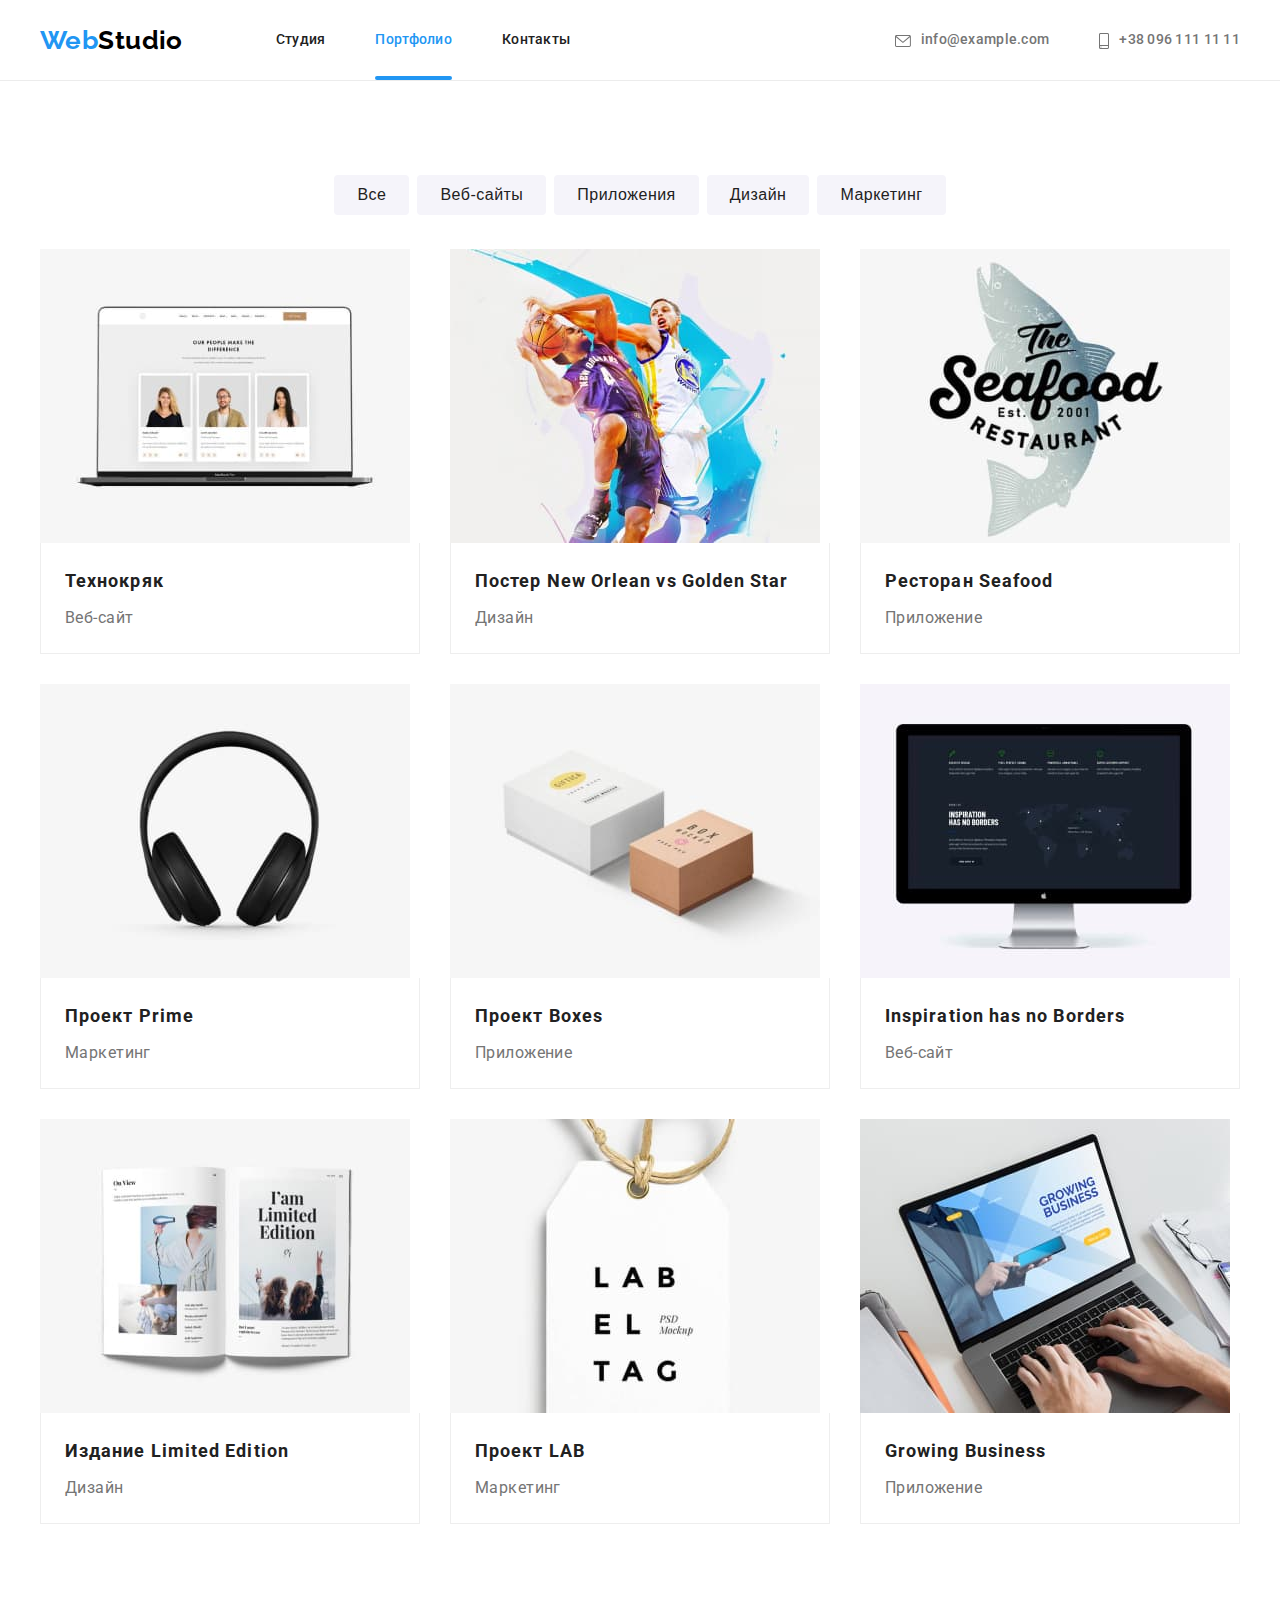
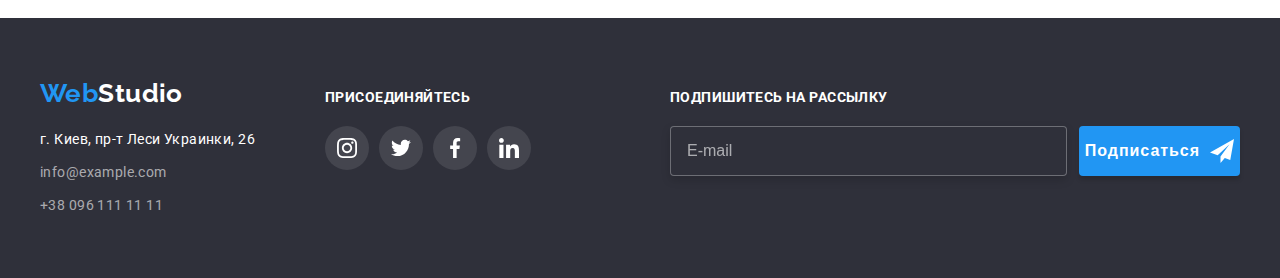
==== portfolio.html @ 764f9989 "home work 8" ====
<!DOCTYPE html>
<html lang="ru">
<head>
    <meta charset="UTF-8">
    <meta name="viewport" content="width=device-width, initial-scale=1.0">
    <link rel="icon" href="./images/favicon.ico" type="image/x-icon">
    <link rel="preconnect" href="https://fonts.gstatic.com">
    <link href="https://fonts.googleapis.com/css2?family=Raleway:wght@700&family=Roboto:wght@400;500;700;900&display=swap" rel="stylesheet">
    <link rel="stylesheet" href="https://cdnjs.cloudflare.com/ajax/libs/modern-normalize/1.0.0/modern-normalize.min.css" integrity="sha512-ISS7cAi1PEhQ8jnbJpJZMd29NlhNj4AWYyLOSp2CE/CsHxTCu+r+t0D2yoJudVrd0/8fTVPUVDzY5Tvli75u/g==" crossorigin="anonymous" />
    <link rel="stylesheet" href="./css/main.min.css">
    <title>Portfolio</title>
</head>
<body>
    <!--Навигация-->
    <header class="header">       
        <div class="conteiner main-nav">      
            <a class="logo" href="./index.html">Web<span class="accent">Studio</span></a>
            <div class="burger-menu" id="burger-menu" data-menu>
                <nav class="page-nave">
                    <ul class="site-nav list">
                    <li class="item"><a class="link" href="./index.html">Студия</a></li>
                    <li class="item"><a class="link current" href="./portfolio.html">Портфолио</a></li>
                    <li class="item"><a class="link" href="">Контакты</a></li>
                </ul>
            </nav>        
            <address class="auth">
                <ul class="auth-nav">
                    <li class="item"><a class="link" href="mailto:info@example.com">
                        <svg class="icon-link" width="16" height="12"><use href="./images/sprite.svg#icon-envelope"></use>
                        </svg>info@example.com</a>
                    </li>
                    <li class="item"><a class="link"  href="tel:+380961111111">
                        <svg class="icon-link" width="10" height="16"><use href="./images/sprite.svg#icon-smartphone"></use>
                        </svg>+38 096 111 11 11</a>
                    </li>            
                </ul> 
            </address>
        </div>
        <button class="nav-menu"
                aria-expanded="false"
                aria-controls="burger-menu"
                data-nav-menu
                >
                    <svg class="menu" width="40" height="40"
                    aria-label="Переключатель мобильного меню">
                        <use class="icon-menu" href="./images/sprite.svg#icon-menu"></use>
                        <use class="icon-close" href="./images/sprite.svg#icon-close"></use>
                    </svg>
                </button>
            </div>
    </header>
    <main>
        <h1 class="visually-hidden">Галерея</h1>
     <section class="conteiner portfolio">
        <h2 class="visually-hidden">Фильтр</h2>
        <ul class="filter">
            <li class="item"><button class="filter-btn">Все</button></li>
            <li class="item"><button class="filter-btn">Веб-сайты</button></li>
            <li class="item"><button class="filter-btn">Приложения</button></li>
            <li class="item"><button class="filter-btn">Дизайн</button></li>
            <li class="item"><button class="filter-btn">Маркетинг</button></li>
        </ul>        
         <h2 class="visually-hidden">Наши работы</h2>
         <ul class="work-list">
             <li class="work-item">
                 <a class="work-link" href="">
                     <div class="work-image">
                        <img src="./images/work1.jpg" alt="Tehnocryack">
                            <p class="image-overlay">
                                Технокряк это современная площадка распространения коронавируса. Компании используют эту платформу для цифрового шпионажа и атак на защищённые сервера конкурентов.
                            </p>
                        </div>
            <div class="work-content">
                <h3 class="title">Технокряк</h3>
            <p>Веб-сайт</p>
            </div>
            </a>
            </li>
             <li class="work-item">
                 <a class="work-link" href="">
                    <div class="work-image">
                     <img src="./images/work2.jpg" alt="Poster">
                     <p class="image-overlay">
                        Технокряк это современная площадка распространения коронавируса. Компании используют эту платформу для цифрового шпионажа и атак на защищённые сервера конкурентов.
                    </p>
                </div>
            <div class="work-content">
                <h3 class="title">Постер New Orlean vs Golden Star</h3>
            <p>Дизайн</p>
            </div>
            </a>
            </li>
            <li class="work-item">
                <a class="work-link" href="">
                    <div class="work-image">
                    <img src="./images/work3.jpg" alt="Restaurant">
                    <p class="image-overlay">
                        Технокряк это современная площадка распространения коронавируса. Компании используют эту платформу для цифрового шпионажа и атак на защищённые сервера конкурентов.
                    </p>
                </div>
            <div class="work-content">
                <h3 class="title">Ресторан Seafood</h3>
            <p>Приложение</p>
            </div>
            </a>
            </li>
             <li class="work-item">
                 <a class="work-link" href="">
                    <div class="work-image">
                     <img src="./images/work4.jpg" alt="Prime">
                     <p class="image-overlay">
                        Технокряк это современная площадка распространения коронавируса. Компании используют эту платформу для цифрового шпионажа и атак на защищённые сервера конкурентов.
                    </p>
                </div>
            <div class="work-content">
                <h3 class="title">Проект Prime</h3>
            <p>Маркетинг</p>
            </div>
            </a>
            </li>
             <li class="work-item">
                 <a class="work-link" href="">
                    <div class="work-image">
                     <img src="./images/work5.jpg" alt="Boxes">
                     <p class="image-overlay">
                        Технокряк это современная площадка распространения коронавируса. Компании используют эту платформу для цифрового шпионажа и атак на защищённые сервера конкурентов.
                    </p>
                </div>
            <div class="work-content">
                <h3 class="title">Проект Boxes</h3>
            <p>Приложение</p>
            </div>
            </a>
            </li>
             <li class="work-item">
                 <a class="work-link" href="">
                    <div class="work-image">
                     <img src="./images/work6.jpg" alt="Inspiration">
                     <p class="image-overlay">
                        Технокряк это современная площадка распространения коронавируса. Компании используют эту платформу для цифрового шпионажа и атак на защищённые сервера конкурентов.
                    </p>
                </div>
            <div class="work-content">
                <h3 class="title">Inspiration has no Borders</h3>
            <p>Веб-сайт</p>
            </div>
            </a>
            </li>
             <li class="work-item">
                 <a class="work-link" href="">
                    <div class="work-image">
                     <img src="./images/work7.jpg" alt="Edition">
                     <p class="image-overlay">
                        Технокряк это современная площадка распространения коронавируса. Компании используют эту платформу для цифрового шпионажа и атак на защищённые сервера конкурентов.
                    </p>
                </div>
            <div class="work-content">
                <h3 class="title">Издание Limited Edition</h3>
            <p>Дизайн</p> 
            </div>
            </a>
            </li>
            <li class="work-item">
                <a class="work-link" href="">
                    <div class="work-image">
                    <img src="./images/work8.jpg" alt="LAB">
                    <p class="image-overlay">
                        Технокряк это современная площадка распространения коронавируса. Компании используют эту платформу для цифрового шпионажа и атак на защищённые сервера конкурентов.
                    </p>
                </div>
            <div class="work-content">
                <h3 class="title">Проект LAB</h3>
            <p>Маркетинг</p>
            </div>
            </a>
            </li>
             <li class="work-item">
                 <a class="work-link" href="">
                    <div class="work-image">
                     <img src="./images/work9.jpg" alt="Busines">
                     <p class="image-overlay">
                        Технокряк это современная площадка распространения коронавируса. Компании используют эту платформу для цифрового шпионажа и атак на защищённые сервера конкурентов.
                    </p>
                </div>
            <div class="work-content">
                <h3 class="title">Growing Business</h3>
            <p>Приложение</p>
            </div>
            </a>
            </li>
         </ul>
     </section> 
    </main>
    <footer class="footer">
        <div class="conteiner">
            <div class="footer-contact">
            <div>
                <a class="logo" href="index.html">Web<span class="accent-foot">Studio</span></a>
            <!--Contacts-->
            <address class="auth">        
                <ul>
                    <li><a class="map" href="#">г. Киев, пр-т Леси Украинки, 26</a></li>
                    <li class="contact-us"><a class="contacts" href="mailto:info@example.com">info@example.com</a></li>
                    <li class="contact-us"><a class="contacts" href="tel:+380961111111">+38 096 111 11 11</a></li>            
                </ul>
            </address>
            </div>
            <!-- Subscribe -->
            <div class="subscribe">
                <p class="join">присоединяйтесь</p>
                <ul class="social-links">
                    <li class="social-item"><a class="link-social" href="">
                        <svg width=20 height=20>
                            <use href="./images/sprite.svg#icon-instagram"></use>
                                   </svg>
                        </a></li>
                    <li class="social-item"><a class="link-social" href="">
                        <svg width=20 height=20>
                            <use href="./images/sprite.svg#icon-twitter"></use>
                                       </svg>
                    </a></li>
                    <li class="social-item"><a class="link-social" href="">
                        <svg width=20 height=20>
                            <use href="./images/sprite.svg#icon-facebook"></use>
                                       </svg>
                    </a></li>
                    <li class="social-item"><a class="link-social" href="">
                        <svg width=20 height=20>
                            <use href="./images/sprite.svg#icon-linkedin"></use>
                                       </svg>
                    </a></li>
                </ul>
            </div>
            </div>
            <!-- E-mail form -->

        <form class="mail-form js-footer-send-form">
            <p class="join">Подпишитесь на рассылку</p>
            <div class="mail-enter">
            <input class="mail" type="email" name="mail" id="mail" placeholder="E-mail">
            <button class="mail-btn" type="submit">Подписаться
                <svg class="send" width=24 height=24>
                    <use href="./images/sprite.svg#icon-send"></use>
                </svg>
            </button>
            </div>
        </form>
        </div>
    </footer>    
    
    <script src="/js/menu.js"></script>
    <script>
        (() => {
  document
    .querySelector('.js-footer-send-form')
    .addEventListener('submit', e => {
    e.preventDefault();

    new FormData(e.currentTarget).forEach((value, name) =>
      console.log(`${name}: ${value}`),
    );
  });
})();
    </script>
</body>
</html>
---- css/main.min.css ----
.hero button,.mail-btn,.modal-button{width:200px;height:50px;font-size:16px;line-height:1.87;letter-spacing:0.06em;font-weight:700;color:#fff;background-color:#2196F3;border-radius:4px;border:none}a{text-decoration:none}ul{list-style:none;margin:0;padding:0}img{display:block;max-width:100%;height:auto}body{margin:0;background-color:#fff;color:#757575;font-family:"Roboto",sans-serif;font-size:14px;font-weight:400;letter-spacing:.03em}.visually-hidden{position:absolute;width:1px;height:1px;margin:-1px;border:0;padding:0;clip:rect(0 0 0 0);overflow:hidden}.conteiner{margin:0 auto;padding-left:15px;padding-right:15px}@media screen and (min-width: 480px){.conteiner{width:480px}}@media screen and (min-width: 768px){.conteiner{width:768px}}@media screen and (min-width: 1200px){.conteiner{width:1200px}}.main-nav{position:relative;display:flex;align-items:center}@media screen and (max-width: 767px){.main-nav{justify-content:space-between}}@media screen and (min-width: 1200px){.page-nave{display:flex;align-items:center}}.logo{color:#2196F3;font-family:"Raleway",sans-serif;font-weight:700;font-size:24px;line-height:1.16}@media screen and (max-width: 767px){.logo{display:block;padding-top:16px;padding-bottom:16px}}@media screen and (min-width: 1200px){.logo{font-size:26px}}.accent{color:#000}.nav-menu{width:40px;height:40px;padding:0;display:flex;justify-content:center;align-items:center;color:#000;background-color:#fff;border:1px solid transparent;border-radius:50%;outline:transparent;cursor:pointer;transition:color 250ms cubic-bezier(0.4, 0, 0.2, 1)}.nav-menu .icon-close{display:none}.nav-menu.is-open .icon-close{display:block}.nav-menu.is-open .icon-menu{display:none}.nav-menu:hover,.nav-menu:focus{color:#2196F3}@media screen and (min-width: 768px){.nav-menu{display:none}}.menu{fill:currentColor}.burger-menu{background-color:#fff;text-align:center}@media screen and (max-width: 767px){.burger-menu{display:none;position:absolute;top:100%;left:0;width:100%;padding-top:60px;padding-bottom:60px}.burger-menu.is-open{display:block}}@media screen and (min-width: 768px){.burger-menu{display:flex;width:100%;align-items:center}}@media screen and (max-width: 767px){.site-nav{display:flex;flex-direction:column;align-items:center;margin-bottom:60px}}.site-nav .item{font-weight:500;font-size:18px}@media screen and (min-width: 768px){.site-nav .item{font-size:14px}}@media screen and (max-width: 767px){.site-nav .item+.item{margin-top:40px}}.site-nav .link.current{color:#2196F3}.site-nav .link.current::after{content:'';position:absolute;bottom:0;display:block;width:100%;height:4px;border-radius:2px;background-color:#2196F3}@media screen and (min-width: 768px){.site-nav{display:flex;margin-left:88px}.site-nav .item:not(:last-child){margin-right:50px}}@media screen and (min-width: 1200px){.site-nav{margin-left:93px}}.site-nav .link{display:block;padding-bottom:12px;position:relative;color:#212121;font-weight:500;line-height:1.14;letter-spacing:0.02em;transition:color 250ms cubic-bezier(0.4, 0, 0.2, 1)}@media screen and (max-width: 767px){.site-nav .link+.link{padding-top:40px}}@media screen and (min-width: 768px){.site-nav .link{padding-top:32px;padding-bottom:32px}}.site-nav .link:hover,.site-nav .link:focus{color:#2196F3}@media screen and (min-width: 1200px){.auth-nav{display:flex}}@media screen and (min-width: 768px){.auth-nav .item{display:block}}@media screen and (max-width: 767px){.auth-nav .item+.item{margin-top:16px}}@media screen and (min-width: 768px) and (max-width: 1199px){.auth-nav .item+.item{margin-top:10px}}@media screen and (min-width: 1200px){.auth-nav .item+.item{margin-left:50px}}.auth .link{color:#757575;font-style:normal;font-weight:500;font-size:18px;line-height:1.17;letter-spacing:0.02em;transition:color 250ms cubic-bezier(0.4, 0, 0.2, 1)}.auth .link:hover,.auth .link:focus{color:#2196F3}@media screen and (min-width: 768px){.auth .link{font-size:12px}}@media screen and (min-width: 1200px){.auth .link{font-size:14px}}.icon-link{fill:currentColor}@media screen and (min-width: 768px){.icon-link{margin-right:8px}}@media screen and (min-width: 1200px){.icon-link{margin-right:10px;vertical-align:middle}}.auth{margin-left:auto}.header{border-bottom:1px solid #ECECEC}.hero{padding-top:118px;padding-bottom:118px;margin-left:auto;margin-right:auto;max-width:480px;background-color:#2F303A;background-image:linear-gradient(to right, rgba(47,48,58,0.4), rgba(47,48,58,0.4)),url(../images/hero.jpg);background-repeat:no-repeat;background-size:cover;text-align:center}@media screen and (min-width: 768px){.hero{max-width:768px}}@media screen and (min-width: 1200px){.hero{max-width:1600px}}.hero-title{margin-top:0;margin-bottom:30px;color:#fff;font-weight:900;font-size:26px;line-height:1.62;letter-spacing:0.06em;text-transform:uppercase}@media screen and (min-width: 1200px){.hero-title{font-size:44px;line-height:1.36}}.hero button{padding:10px 31px;font-family:inherit;font-weight:700;transition:background-color 250ms cubic-bezier(0.4, 0, 0.2, 1)}.hero button:hover,.hero button:focus{background-color:#188CE8;cursor:pointer}.section{padding-bottom:60px}@media screen and (min-width: 1200px){.section{padding-bottom:94px}}.features{padding-top:60px}@media screen and (min-width: 1200px){.features{padding-top:94px}}.features-list{line-height:1.71}@media screen and (min-width: 768px){.features-list{display:flex;flex-wrap:wrap}}.features-list .title{margin-top:0;margin-bottom:10px;color:#212121;font-weight:700;font-size:14px;line-height:1.14;text-align:center;text-transform:uppercase}@media screen and (min-width: 768px){.features-list .title{text-align:start}}.features-list .item{width:450px}@media screen and (min-width: 768px){.features-list .item{width:354px}}@media screen and (min-width: 1200px){.features-list .item{width:270px}}.features-list .item:not(:last-child){margin-bottom:30px}@media screen and (min-width: 768px){.features-list .item:not(:last-child):nth-child(2n+1){margin-right:30px}}@media screen and (min-width: 768px){.features-list .item:not(:last-child):nth-last-child(-n+2){margin-bottom:0}}@media screen and (min-width: 1200px){.features-list .item:not(:last-child){margin-right:30px;margin-bottom:0}}.icon-features{display:flex;height:120px;justify-content:center;align-items:center;margin-bottom:30px;background-color:#F5F4FA;border-radius:4px}li p{margin-top:0;margin-bottom:0}@media (max-width: 1199px){.employment{display:none}}.works{display:flex}.works .item{position:relative}.works .item:not(:last-child){margin-right:30px}.works img{display:block}.works-label{position:absolute;bottom:0;left:0;display:flex;justify-content:center;align-items:center;width:370px;height:70px;font-weight:700;line-height:1.14;text-transform:uppercase;color:#fff;background-color:rgba(47,48,58,0.8)}.section-title{margin-top:0;margin-bottom:30px;color:#212121;font-weight:700;line-height:1.17;text-align:center;font-size:28px}@media screen and (min-width: 1200px){.section-title{margin-bottom:50px;font-size:36px;line-height:1.67}}.team{background-color:#F5F4FA;padding-top:60px;padding-bottom:60px;margin-left:auto;margin-right:auto}@media screen and (min-width: 1200px){.team{padding-top:94px;padding-bottom:94px}}.team .item{width:450px;text-align:center;box-shadow:0px 1px 3px rgba(0,0,0,0.12),0px 1px 1px rgba(0,0,0,0.14),0px 2px 1px rgba(0,0,0,0.2);border-radius:0px 0px 4px 4px}@media screen and (min-width: 768px){.team .item{width:354px}}@media screen and (min-width: 1200px){.team .item{width:270px}}.team .item:not(:last-child){margin-bottom:30px}@media screen and (min-width: 768px){.team .item:not(:last-child):nth-child(2n+1){margin-right:30px}}@media screen and (min-width: 768px){.team .item:not(:last-child):nth-last-child(-n+2){margin-bottom:0}}@media screen and (min-width: 1200px){.team .item:not(:last-child){margin-right:30px;margin-bottom:0}}@media screen and (min-width: 768px){.workers{display:flex;flex-wrap:wrap}}.workers-info{padding-top:30px;padding-right:10px;padding-bottom:24px;padding-left:10px;background-color:#fff}@media screen and (min-width: 1200px){.workers-info{padding-bottom:30px}}.team img{display:block;width:450px}@media screen and (min-width: 768px){.team img{width:354px}}@media screen and (min-width: 1200px){.team img{width:270px}}.names{margin-top:0;margin-bottom:10px;color:#212121;font-weight:500;line-height:1.19;font-size:16px}.proffeshion{margin-bottom:16px;font-size:16px;line-height:1.19}.social-links{display:flex;justify-content:center}.social-links .social-item+.social-item{margin-left:10px}.social-item .link-social{display:flex;width:44px;height:44px;justify-content:center;align-items:center;border-radius:50%;color:#afb1b8;transition:background-color 250ms cubic-bezier(0.4, 0, 0.2, 1),color 250ms cubic-bezier(0.4, 0, 0.2, 1)}.social-item .link-social:hover,.social-item .link-social:focus{background-color:#2196F3;color:#fff}.social-item svg{fill:currentColor}.clients{display:flex}@media screen and (max-width: 1199px){.clients{margin:-15px;flex-wrap:wrap}}.clients .item{width:calc((100% - 2 * 30px) / 2)}@media screen and (max-width: 1199px){.clients .item{margin:15px}}@media screen and (min-width: 768px){.clients .item{width:226px}}@media screen and (min-width: 1200px){.clients .item{width:170px}}@media screen and (min-width: 1200px){.clients .item:not(:last-child){margin-right:30px}}.clients-link{display:flex;justify-content:center;align-items:center;height:90px;color:#AFB1B8;border:1px solid #AFB1B8;border-radius:4px;transition:color 250ms cubic-bezier(0.4, 0, 0.2, 1),border-color 250ms cubic-bezier(0.4, 0, 0.2, 1)}.clients-link:hover,.clients-link:focus{color:#2196F3;border-color:#2196F3}.icon-clients{fill:currentColor}.partners{padding-top:60px}@media screen and (min-width: 1200px){.partners{padding-top:94px}}.footer{background-color:#2F303A}.footer .conteiner{text-align:center;padding-top:60px;padding-bottom:60px}@media screen and (min-width: 1200px){.footer .conteiner{display:flex;align-items:baseline;text-align:start}}.footer .logo{display:block;padding-top:0;padding-bottom:0;margin-top:0;margin-bottom:20px}.accent-foot,.map{color:#fff}.map{font-style:normal;line-height:1.71}.contacts{color:rgba(255,255,255,0.6);font-style:normal;line-height:1.71}@media screen and (min-width: 768px){.footer-contact{display:flex;align-items:baseline}}.contact-us{margin-top:8px}@media screen and (min-width: 1200px){.contact-us{margin-top:9px}}.subscribe{margin-top:60px}@media screen and (min-width: 768px){.subscribe{margin-left:auto;margin-top:0}}@media screen and (min-width: 1200px){.subscribe{margin-left:70px}}.subscribe .link-social{background-color:rgba(255,255,255,0.1);color:#fff}.join{display:block;margin-top:0;margin-bottom:20px;color:#fff;font-style:normal;font-weight:700;line-height:1.14;text-transform:uppercase}.mail-form{margin-top:60px}@media screen and (min-width: 1200px){.mail-form{margin-left:auto;margin-top:0}}.mail{width:100%;height:50px;margin-bottom:20px;padding-left:16px;border:1px solid rgba(255,255,255,0.3);box-sizing:border-box;filter:drop-shadow(0px 4px 4px rgba(0,0,0,0.15));border-radius:4px;font-style:normal;font-size:16px;line-height:1.25;color:rgba(255,255,255,0.6);background-color:#2F303A}@media screen and (min-width: 480px){.mail{min-width:450px}}@media screen and (min-width: 768px) and (max-width: 1199px){.mail{max-width:450px;margin-left:auto;margin-right:auto}}@media screen and (min-width: 1200px){.mail{display:flex;min-width:358px;margin-right:12px;justify-content:center;align-items:flex-start}}.mail::placeholder{font-style:normal;font-size:16px;line-height:1.25;color:rgba(255,255,255,0.6)}.mail-btn{display:flex;justify-content:center;align-items:center;font-style:normal;font-weight:700;box-shadow:0px 4px 4px rgba(0,0,0,0.15)}.mail-btn:hover{cursor:pointer}.send{margin-left:10px}.mail-enter{display:flex;flex-direction:column}@media screen and (max-width: 1199px){.mail-enter{align-items:center}}@media screen and (min-width: 1200px){.mail-enter{flex-direction:row}}.backdrop{position:fixed;top:0;left:0;width:100%;height:100%;z-index:2;background-color:rgba(0,0,0,0.2);opacity:1;transition:opacity 250ms cubic-bezier(0.4, 0, 0.2, 1);overflow-y:scroll}.backdrop.is-hidden{visibility:hidden;opacity:0;pointer-events:none}.backdrop.is-hidden .modal{transform:translate(-50%, -50%) scale(0.9);opacity:0}.modal{position:absolute;top:50%;left:50%;width:450px;height:609px;padding:40px;box-shadow:0px 1px 3px rgba(0,0,0,0.12),0px 1px 1px rgba(0,0,0,0.14),0px 2px 1px rgba(0,0,0,0.2);border-radius:4px;background:#fff;transform:translate(-50%, -50%) scale(1);opacity:1;transition:transform 250ms cubic-bezier(0.4, 0, 0.2, 1),opacity 250ms cubic-bezier(0.4, 0, 0.2, 1)}@media screen and (min-width: 1200px){.modal{width:528px;height:581px}}.modal-close{position:absolute;top:8px;right:8px;width:30px;height:30px;padding:0;display:flex;justify-content:center;align-items:center;color:#000;background-color:#fff;border:1px solid rgba(0,0,0,0.1);border-radius:50%;outline:transparent;cursor:pointer;transition:color 250ms cubic-bezier(0.4, 0, 0.2, 1)}.modal-close:hover,.modal-close:focus{color:#2196F3}.close{fill:currentColor}.modal-form{display:flex;flex-direction:column}.modal-form .form-label{position:relative}.modal-title{font-family:"Roboto",sans-serif;font-style:normal;font-weight:700;font-size:20px;line-height:1.5;text-align:center;letter-spacing:0.03em;color:#212121;margin-bottom:12px}@media screen and (min-width: 1200px){.modal-title{line-height:1.15}}.imput-title{display:block;font-family:"Roboto",sans-serif;font-style:normal;font-size:12px;line-height:1.17;letter-spacing:0.01em;color:#757575;margin-bottom:4px}.inputs{width:370px;height:40px;padding:11px 42px;border:1px solid rgba(33,33,33,0.2);border-radius:4px;margin-bottom:10px;outline:transparent;cursor:pointer;transition:border 250ms cubic-bezier(0.4, 0, 0.2, 1)}@media screen and (min-width: 1200px){.inputs{width:448px}}.form-label svg{position:absolute;top:29px;left:12px;fill:#000;transition:fill 250ms cubic-bezier(0.4, 0, 0.2, 1)}.comment{width:370px;height:120px;padding:12px 16px;border:1px solid rgba(33,33,33,0.2);border-radius:4px;margin-bottom:20px;outline:transparent;cursor:pointer;transition:border 250ms cubic-bezier(0.4, 0, 0.2, 1)}@media screen and (min-width: 1200px){.comment{width:448px}}.comment::placeholder{font-family:"Roboto",sans-serif;font-style:normal;font-weight:400;font-size:12px;line-height:1.17;letter-spacing:0.01em;color:rgba(117,117,117,0.5)}.inputs:focus-within,.comment:focus-within{border:1px solid #2196F3}.inputs:focus-within ~ svg{fill:#2196F3}.agreement{display:flex;justify-content:center;margin-bottom:30px;font-style:normal;font-size:12px;line-height:1.17;color:#757575}@media screen and (min-width: 1200px){.agreement{font-size:14px;line-height:1.71}}.check{display:flex;align-items:center}.check::before{display:inline-block;content:'';width:16px;height:15px;margin-right:8px;background-image:url(../images/checkbox.svg);fill:#212121;transition:fill 250ms cubic-bezier(0.4, 0, 0.2, 1),background-color 250ms cubic-bezier(0.4, 0, 0.2, 1),background-image 250ms cubic-bezier(0.4, 0, 0.2, 1)}.checkbox:checked+.check::before{background-color:#2196F3;background-image:url(../images/check.svg);border-radius:2px}.agreement label{position:relative;display:block}@media screen and (min-width: 1200px){.agreement label{padding-left:12px}}.agreement a{position:relative;color:#2196F3}.agreement a:before{position:absolute;left:0;bottom:1px;content:'';height:1px;width:100%;background-color:currentColor}@media screen and (min-width: 1200px){.agreement a:before{bottom:4px}}.modal-button{margin-right:auto;margin-left:auto;font-family:"Roboto",sans-serif;font-style:normal;font-weight:700;box-shadow:0px 4px 4px rgba(0,0,0,0.15);transition:background-color 250ms cubic-bezier(0.4, 0, 0.2, 1)}.modal-button:hover,.modal-button:focus{background-color:#188CE8;cursor:pointer}.filter{display:flex;margin-bottom:34px;justify-content:center}@media screen and (max-width: 767px){.filter{flex-wrap:wrap;justify-content:start}}@media screen and (max-width: 767px){.filter .item{margin-bottom:15px}}.filter .item:not(:last-child){margin-right:8px}.filter-btn{padding:6px 22px;background-color:#F5F4FA;color:#212121;border-radius:4px;border:1px solid transparent;font-weight:500;font-size:16px;line-height:1.62;letter-spacing:0.03em;transition:color 250ms cubic-bezier(0.4, 0, 0.2, 1),background-color 250ms cubic-bezier(0.4, 0, 0.2, 1),box-shadow 250ms cubic-bezier(0.4, 0, 0.2, 1)}.filter-btn:hover,.filter-btn:focus{background-color:#2196F3;color:#fff;box-shadow:0px 3px 1px rgba(0,0,0,0.1),0px 1px 2px rgba(0,0,0,0.08),0px 2px 2px rgba(0,0,0,0.12)}.portfolio{padding-top:94px;padding-bottom:94px}@media screen and (min-width: 768px){.work-list{display:flex;flex-wrap:wrap}}.work-list .title{color:#212121;font-weight:700;font-size:18px;line-height:2;letter-spacing:0.06em;margin-top:0;margin-bottom:4px}.work-item{background-color:#fff;width:450px}@media screen and (min-width: 1200px){.work-item{width:calc((100% - 60px) / 3)}.work-item:not(:nth-child(3n)){margin-right:30px}.work-item:not(:nth-last-child(-n+3)){margin-bottom:30px}}.work-link{display:block;transition:box-shadow 250ms cubic-bezier(0.4, 0, 0.2, 1)}.work-link:hover,.work-link:focus{box-shadow:0px 1px 1px rgba(0,0,0,0.12),0px 4px 4px rgba(0,0,0,0.06),1px 4px 6px rgba(0,0,0,0.16)}.work-link:hover .image-overlay,.work-link:focus .image-overlay{opacity:1;transform:translateY(0)}.work-item img{display:block}.work-image{position:relative;overflow:hidden}.image-overlay{position:absolute;top:0;left:0;transform:translateY(100%);width:100%;height:100%;padding:63px 24px;font-size:18px;line-height:1.56;color:#fff;background-color:rgba(33,150,243,0.9);opacity:0;transition:opacity 250ms cubic-bezier(0.4, 0, 0.2, 1),transform 250ms cubic-bezier(0.4, 0, 0.2, 1)}.work-content{padding-top:20px;padding-left:24px;padding-right:24px;padding-bottom:20px;border-left:1px solid #eee;border-right:1px solid #eee;border-bottom:1px solid #eee}.work-content p{color:#757575;font-size:16px;line-height:1.87}
/*# sourceMappingURL=main.min.css.map */
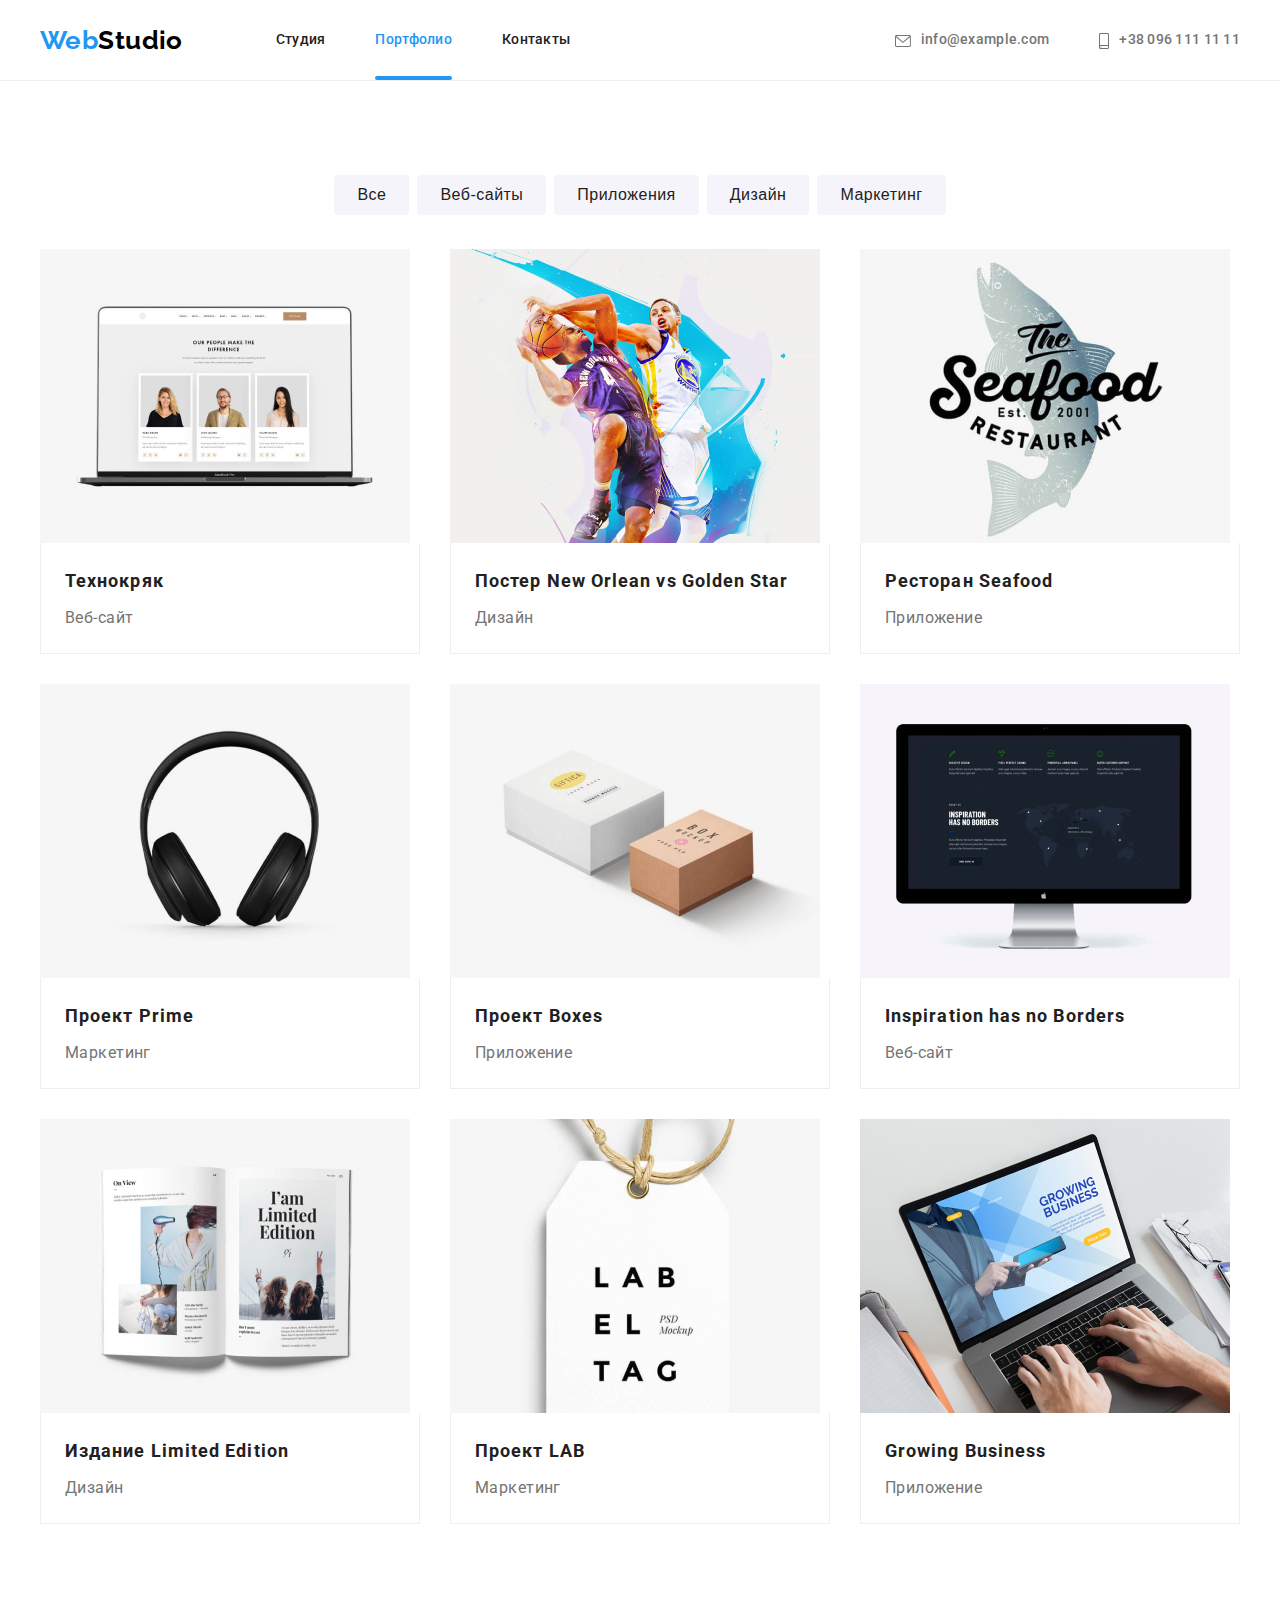
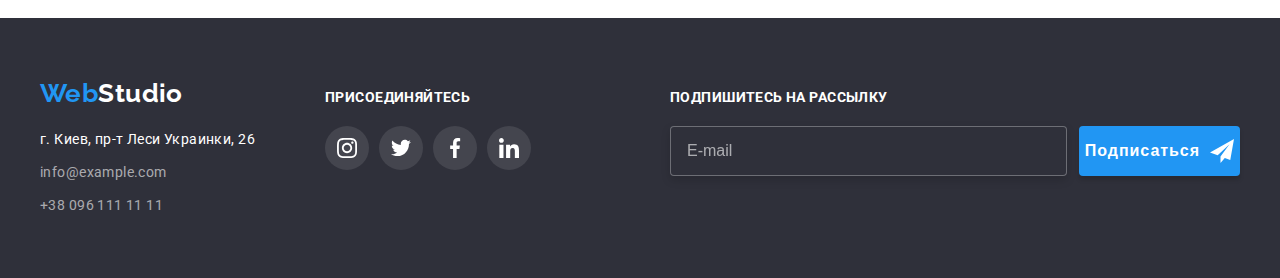
==== commit bc7067e1: "pictures retina" ====
--- a/portfolio.html
+++ b/portfolio.html
@@ -65,7 +65,30 @@
              <li class="work-item">
                  <a class="work-link" href="">
                      <div class="work-image">
-                        <img src="./images/work1.jpg" alt="Tehnocryack">
+                        <picture>
+                            <source srcset="
+                            ./images/work1-370.jpg 1x,
+                            ./images/work1-370@2x.jpg 2x"
+                            media="(min-width:1200px)"
+                            sizes="(min-width: 1200px) 370px, (min-width: 768px) 354px, 450px"
+                            type="image/jpg" >
+                            
+                            <source srcset="
+                            ./images/work1-354.jpg 1x, 
+                            ./images/work1-354@2x.jpg 2x"
+                            media="(min-width:768px)"
+                            sizes="(min-width: 1200px) 370px, (min-width: 768px) 354px, 450px"
+                            type="image/jpg" >
+    
+                            <source srcset="
+                            ./images/work1-450.jpg 1x,
+                            ./images/work1-450@2x.jpg 2x"
+                            media="(max-width:767px)"
+                            sizes="(min-width: 1200px) 370px, (min-width: 768px) 354px, 450px" 
+                            type="image/jpg">
+    
+                           <img src="./images/work1-450.jpg" alt="Tehnocryack">
+                        </picture>
                             <p class="image-overlay">
                                 Технокряк это современная площадка распространения коронавируса. Компании используют эту платформу для цифрового шпионажа и атак на защищённые сервера конкурентов.
                             </p>
@@ -79,7 +102,30 @@
              <li class="work-item">
                  <a class="work-link" href="">
                     <div class="work-image">
-                     <img src="./images/work2.jpg" alt="Poster">
+                        <picture>
+                            <source srcset="
+                            ./images/work2-370.jpg 1x,
+                            ./images/work2-370@2x.jpg 2x"
+                            media="(min-width:1200px)"
+                            sizes="(min-width: 1200px) 370px, (min-width: 768px) 354px, 450px"
+                            type="image/jpg" >
+                            
+                            <source srcset="
+                            ./images/work2-354.jpg 1x, 
+                            ./images/work2-354@2x.jpg 2x"
+                            media="(min-width:768px)"
+                            sizes="(min-width: 1200px) 370px, (min-width: 768px) 354px, 450px"
+                            type="image/jpg" >
+    
+                            <source srcset="
+                            ./images/work2-450.jpg 1x,
+                            ./images/work2-450@2x.jpg 2x"
+                            media="(max-width:767px)"
+                            sizes="(min-width: 1200px) 370px, (min-width: 768px) 354px, 450px" 
+                            type="image/jpg">
+    
+                           <img src="./images/work2-450.jpg" alt="Poster">
+                        </picture>
                      <p class="image-overlay">
                         Технокряк это современная площадка распространения коронавируса. Компании используют эту платформу для цифрового шпионажа и атак на защищённые сервера конкурентов.
                     </p>
@@ -93,7 +139,30 @@
             <li class="work-item">
                 <a class="work-link" href="">
                     <div class="work-image">
-                    <img src="./images/work3.jpg" alt="Restaurant">
+                        <picture>
+                            <source srcset="
+                            ./images/work3-370.jpg 1x,
+                            ./images/work3-370@2x.jpg 2x"
+                            media="(min-width:1200px)"
+                            sizes="(min-width: 1200px) 370px, (min-width: 768px) 354px, 450px"
+                            type="image/jpg" >
+                            
+                            <source srcset="
+                            ./images/work3-354.jpg 1x, 
+                            ./images/work3-354@2x.jpg 2x"
+                            media="(min-width:768px)"
+                            sizes="(min-width: 1200px) 370px, (min-width: 768px) 354px, 450px"
+                            type="image/jpg" >
+    
+                            <source srcset="
+                            ./images/work3-450.jpg 1x,
+                            ./images/work3-450@2x.jpg 2x"
+                            media="(max-width:767px)"
+                            sizes="(min-width: 1200px) 370px, (min-width: 768px) 354px, 450px" 
+                            type="image/jpg">
+    
+                           <img src="./images/work3-450.jpg" alt="Restaurant">
+                        </picture>
                     <p class="image-overlay">
                         Технокряк это современная площадка распространения коронавируса. Компании используют эту платформу для цифрового шпионажа и атак на защищённые сервера конкурентов.
                     </p>
@@ -107,7 +176,30 @@
              <li class="work-item">
                  <a class="work-link" href="">
                     <div class="work-image">
-                     <img src="./images/work4.jpg" alt="Prime">
+                        <picture>
+                            <source srcset="
+                            ./images/work4-370.jpg 1x,
+                            ./images/work4-370@2x.jpg 2x"
+                            media="(min-width:1200px)"
+                            sizes="(min-width: 1200px) 370px, (min-width: 768px) 354px, 450px"
+                            type="image/jpg" >
+                            
+                            <source srcset="
+                            ./images/work4-354.jpg 1x, 
+                            ./images/work4-354@2x.jpg 2x"
+                            media="(min-width:768px)"
+                            sizes="(min-width: 1200px) 370px, (min-width: 768px) 354px, 450px"
+                            type="image/jpg" >
+    
+                            <source srcset="
+                            ./images/work4-450.jpg 1x,
+                            ./images/work4-450@2x.jpg 2x"
+                            media="(max-width:767px)"
+                            sizes="(min-width: 1200px) 370px, (min-width: 768px) 354px, 450px" 
+                            type="image/jpg">
+    
+                           <img src="./images/work4-450.jpg" alt="Prime">
+                        </picture>
                      <p class="image-overlay">
                         Технокряк это современная площадка распространения коронавируса. Компании используют эту платформу для цифрового шпионажа и атак на защищённые сервера конкурентов.
                     </p>
@@ -121,7 +213,30 @@
              <li class="work-item">
                  <a class="work-link" href="">
                     <div class="work-image">
-                     <img src="./images/work5.jpg" alt="Boxes">
+                        <picture>
+                            <source srcset="
+                            ./images/work5-370.jpg 1x,
+                            ./images/work5-370@2x.jpg 2x"
+                            media="(min-width:1200px)"
+                            sizes="(min-width: 1200px) 370px, (min-width: 768px) 354px, 450px"
+                            type="image/jpg" >
+                            
+                            <source srcset="
+                            ./images/work5-354.jpg 1x, 
+                            ./images/work5-354@2x.jpg 2x"
+                            media="(min-width:768px)"
+                            sizes="(min-width: 1200px) 370px, (min-width: 768px) 354px, 450px"
+                            type="image/jpg" >
+    
+                            <source srcset="
+                            ./images/work5-450.jpg 1x,
+                            ./images/work5-450@2x.jpg 2x"
+                            media="(max-width:767px)"
+                            sizes="(min-width: 1200px) 370px, (min-width: 768px) 354px, 450px" 
+                            type="image/jpg">
+    
+                           <img src="./images/work5-450.jpg" alt="Boxes">
+                        </picture>
                      <p class="image-overlay">
                         Технокряк это современная площадка распространения коронавируса. Компании используют эту платформу для цифрового шпионажа и атак на защищённые сервера конкурентов.
                     </p>
@@ -135,7 +250,30 @@
              <li class="work-item">
                  <a class="work-link" href="">
                     <div class="work-image">
-                     <img src="./images/work6.jpg" alt="Inspiration">
+                        <picture>
+                            <source srcset="
+                            ./images/work6-370.jpg 1x,
+                            ./images/work6-370@2x.jpg 2x"
+                            media="(min-width:1200px)"
+                            sizes="(min-width: 1200px) 370px, (min-width: 768px) 354px, 450px"
+                            type="image/jpg" >
+                            
+                            <source srcset="
+                            ./images/work6-354.jpg 1x, 
+                            ./images/work6-354@2x.jpg 2x"
+                            media="(min-width:768px)"
+                            sizes="(min-width: 1200px) 370px, (min-width: 768px) 354px, 450px"
+                            type="image/jpg" >
+    
+                            <source srcset="
+                            ./images/work6-450.jpg 1x,
+                            ./images/work6-450@2x.jpg 2x"
+                            media="(max-width:767px)"
+                            sizes="(min-width: 1200px) 370px, (min-width: 768px) 354px, 450px" 
+                            type="image/jpg">
+    
+                           <img src="./images/work6-450.jpg" alt="Inspiration">
+                        </picture>
                      <p class="image-overlay">
                         Технокряк это современная площадка распространения коронавируса. Компании используют эту платформу для цифрового шпионажа и атак на защищённые сервера конкурентов.
                     </p>
@@ -149,7 +287,30 @@
              <li class="work-item">
                  <a class="work-link" href="">
                     <div class="work-image">
-                     <img src="./images/work7.jpg" alt="Edition">
+                        <picture>
+                            <source srcset="
+                            ./images/work7-370.jpg 1x,
+                            ./images/work7-370@2x.jpg 2x"
+                            media="(min-width:1200px)"
+                            sizes="(min-width: 1200px) 370px, (min-width: 768px) 354px, 450px"
+                            type="image/jpg" >
+                            
+                            <source srcset="
+                            ./images/work7-354.jpg 1x, 
+                            ./images/work7-354@2x.jpg 2x"
+                            media="(min-width:768px)"
+                            sizes="(min-width: 1200px) 370px, (min-width: 768px) 354px, 450px"
+                            type="image/jpg" >
+    
+                            <source srcset="
+                            ./images/work7-450.jpg 1x,
+                            ./images/work7-450@2x.jpg 2x"
+                            media="(max-width:767px)"
+                            sizes="(min-width: 1200px) 370px, (min-width: 768px) 354px, 450px" 
+                            type="image/jpg">
+    
+                           <img src="./images/work7-450.jpg" alt="Edition">
+                        </picture>
                      <p class="image-overlay">
                         Технокряк это современная площадка распространения коронавируса. Компании используют эту платформу для цифрового шпионажа и атак на защищённые сервера конкурентов.
                     </p>
@@ -163,7 +324,30 @@
             <li class="work-item">
                 <a class="work-link" href="">
                     <div class="work-image">
-                    <img src="./images/work8.jpg" alt="LAB">
+                        <picture>
+                            <source srcset="
+                            ./images/work8-370.jpg 1x,
+                            ./images/work8-370@2x.jpg 2x"
+                            media="(min-width:1200px)"
+                            sizes="(min-width: 1200px) 370px, (min-width: 768px) 354px, 450px"
+                            type="image/jpg" >
+                            
+                            <source srcset="
+                            ./images/work8-354.jpg 1x, 
+                            ./images/work8-354@2x.jpg 2x"
+                            media="(min-width:768px)"
+                            sizes="(min-width: 1200px) 370px, (min-width: 768px) 354px, 450px"
+                            type="image/jpg" >
+    
+                            <source srcset="
+                            ./images/work8-450.jpg 1x,
+                            ./images/work8-450@2x.jpg 2x"
+                            media="(max-width:767px)"
+                            sizes="(min-width: 1200px) 370px, (min-width: 768px) 354px, 450px" 
+                            type="image/jpg">
+    
+                           <img src="./images/work8-450.jpg" alt="LAB">
+                        </picture>
                     <p class="image-overlay">
                         Технокряк это современная площадка распространения коронавируса. Компании используют эту платформу для цифрового шпионажа и атак на защищённые сервера конкурентов.
                     </p>
@@ -177,7 +361,30 @@
              <li class="work-item">
                  <a class="work-link" href="">
                     <div class="work-image">
-                     <img src="./images/work9.jpg" alt="Busines">
+                        <picture>
+                            <source srcset="
+                            ./images/work9-370.jpg 1x,
+                            ./images/work9-370@2x.jpg 2x"
+                            media="(min-width:1200px)"
+                            sizes="(min-width: 1200px) 370px, (min-width: 768px) 354px, 450px"
+                            type="image/jpg" >
+                            
+                            <source srcset="
+                            ./images/work9-354.jpg 1x, 
+                            ./images/work9-354@2x.jpg 2x"
+                            media="(min-width:768px)"
+                            sizes="(min-width: 1200px) 370px, (min-width: 768px) 354px, 450px"
+                            type="image/jpg" >
+    
+                            <source srcset="
+                            ./images/work9-450.jpg 1x,
+                            ./images/work9-450@2x.jpg 2x"
+                            media="(max-width:767px)"
+                            sizes="(min-width: 1200px) 370px, (min-width: 768px) 354px, 450px" 
+                            type="image/jpg">
+    
+                           <img src="./images/work9-450.jpg" alt="Busines">
+                        </picture>
                      <p class="image-overlay">
                         Технокряк это современная площадка распространения коронавируса. Компании используют эту платформу для цифрового шпионажа и атак на защищённые сервера конкурентов.
                     </p>
--- a/css/main.min.css
+++ b/css/main.min.css
@@ -1,2 +1,2 @@
-.hero button,.mail-btn,.modal-button{width:200px;height:50px;font-size:16px;line-height:1.87;letter-spacing:0.06em;font-weight:700;color:#fff;background-color:#2196F3;border-radius:4px;border:none}a{text-decoration:none}ul{list-style:none;margin:0;padding:0}img{display:block;max-width:100%;height:auto}body{margin:0;background-color:#fff;color:#757575;font-family:"Roboto",sans-serif;font-size:14px;font-weight:400;letter-spacing:.03em}.visually-hidden{position:absolute;width:1px;height:1px;margin:-1px;border:0;padding:0;clip:rect(0 0 0 0);overflow:hidden}.conteiner{margin:0 auto;padding-left:15px;padding-right:15px}@media screen and (min-width: 480px){.conteiner{width:480px}}@media screen and (min-width: 768px){.conteiner{width:768px}}@media screen and (min-width: 1200px){.conteiner{width:1200px}}.main-nav{position:relative;display:flex;align-items:center}@media screen and (max-width: 767px){.main-nav{justify-content:space-between}}@media screen and (min-width: 1200px){.page-nave{display:flex;align-items:center}}.logo{color:#2196F3;font-family:"Raleway",sans-serif;font-weight:700;font-size:24px;line-height:1.16}@media screen and (max-width: 767px){.logo{display:block;padding-top:16px;padding-bottom:16px}}@media screen and (min-width: 1200px){.logo{font-size:26px}}.accent{color:#000}.nav-menu{width:40px;height:40px;padding:0;display:flex;justify-content:center;align-items:center;color:#000;background-color:#fff;border:1px solid transparent;border-radius:50%;outline:transparent;cursor:pointer;transition:color 250ms cubic-bezier(0.4, 0, 0.2, 1)}.nav-menu .icon-close{display:none}.nav-menu.is-open .icon-close{display:block}.nav-menu.is-open .icon-menu{display:none}.nav-menu:hover,.nav-menu:focus{color:#2196F3}@media screen and (min-width: 768px){.nav-menu{display:none}}.menu{fill:currentColor}.burger-menu{background-color:#fff;text-align:center}@media screen and (max-width: 767px){.burger-menu{display:none;position:absolute;top:100%;left:0;width:100%;padding-top:60px;padding-bottom:60px}.burger-menu.is-open{display:block}}@media screen and (min-width: 768px){.burger-menu{display:flex;width:100%;align-items:center}}@media screen and (max-width: 767px){.site-nav{display:flex;flex-direction:column;align-items:center;margin-bottom:60px}}.site-nav .item{font-weight:500;font-size:18px}@media screen and (min-width: 768px){.site-nav .item{font-size:14px}}@media screen and (max-width: 767px){.site-nav .item+.item{margin-top:40px}}.site-nav .link.current{color:#2196F3}.site-nav .link.current::after{content:'';position:absolute;bottom:0;display:block;width:100%;height:4px;border-radius:2px;background-color:#2196F3}@media screen and (min-width: 768px){.site-nav{display:flex;margin-left:88px}.site-nav .item:not(:last-child){margin-right:50px}}@media screen and (min-width: 1200px){.site-nav{margin-left:93px}}.site-nav .link{display:block;padding-bottom:12px;position:relative;color:#212121;font-weight:500;line-height:1.14;letter-spacing:0.02em;transition:color 250ms cubic-bezier(0.4, 0, 0.2, 1)}@media screen and (max-width: 767px){.site-nav .link+.link{padding-top:40px}}@media screen and (min-width: 768px){.site-nav .link{padding-top:32px;padding-bottom:32px}}.site-nav .link:hover,.site-nav .link:focus{color:#2196F3}@media screen and (min-width: 1200px){.auth-nav{display:flex}}@media screen and (min-width: 768px){.auth-nav .item{display:block}}@media screen and (max-width: 767px){.auth-nav .item+.item{margin-top:16px}}@media screen and (min-width: 768px) and (max-width: 1199px){.auth-nav .item+.item{margin-top:10px}}@media screen and (min-width: 1200px){.auth-nav .item+.item{margin-left:50px}}.auth .link{color:#757575;font-style:normal;font-weight:500;font-size:18px;line-height:1.17;letter-spacing:0.02em;transition:color 250ms cubic-bezier(0.4, 0, 0.2, 1)}.auth .link:hover,.auth .link:focus{color:#2196F3}@media screen and (min-width: 768px){.auth .link{font-size:12px}}@media screen and (min-width: 1200px){.auth .link{font-size:14px}}.icon-link{fill:currentColor}@media screen and (min-width: 768px){.icon-link{margin-right:8px}}@media screen and (min-width: 1200px){.icon-link{margin-right:10px;vertical-align:middle}}.auth{margin-left:auto}.header{border-bottom:1px solid #ECECEC}.hero{padding-top:118px;padding-bottom:118px;margin-left:auto;margin-right:auto;max-width:480px;background-color:#2F303A;background-image:linear-gradient(to right, rgba(47,48,58,0.4), rgba(47,48,58,0.4)),url(../images/hero.jpg);background-repeat:no-repeat;background-size:cover;text-align:center}@media screen and (min-width: 768px){.hero{max-width:768px}}@media screen and (min-width: 1200px){.hero{max-width:1600px}}.hero-title{margin-top:0;margin-bottom:30px;color:#fff;font-weight:900;font-size:26px;line-height:1.62;letter-spacing:0.06em;text-transform:uppercase}@media screen and (min-width: 1200px){.hero-title{font-size:44px;line-height:1.36}}.hero button{padding:10px 31px;font-family:inherit;font-weight:700;transition:background-color 250ms cubic-bezier(0.4, 0, 0.2, 1)}.hero button:hover,.hero button:focus{background-color:#188CE8;cursor:pointer}.section{padding-bottom:60px}@media screen and (min-width: 1200px){.section{padding-bottom:94px}}.features{padding-top:60px}@media screen and (min-width: 1200px){.features{padding-top:94px}}.features-list{line-height:1.71}@media screen and (min-width: 768px){.features-list{display:flex;flex-wrap:wrap}}.features-list .title{margin-top:0;margin-bottom:10px;color:#212121;font-weight:700;font-size:14px;line-height:1.14;text-align:center;text-transform:uppercase}@media screen and (min-width: 768px){.features-list .title{text-align:start}}.features-list .item{width:450px}@media screen and (min-width: 768px){.features-list .item{width:354px}}@media screen and (min-width: 1200px){.features-list .item{width:270px}}.features-list .item:not(:last-child){margin-bottom:30px}@media screen and (min-width: 768px){.features-list .item:not(:last-child):nth-child(2n+1){margin-right:30px}}@media screen and (min-width: 768px){.features-list .item:not(:last-child):nth-last-child(-n+2){margin-bottom:0}}@media screen and (min-width: 1200px){.features-list .item:not(:last-child){margin-right:30px;margin-bottom:0}}.icon-features{display:flex;height:120px;justify-content:center;align-items:center;margin-bottom:30px;background-color:#F5F4FA;border-radius:4px}li p{margin-top:0;margin-bottom:0}@media (max-width: 1199px){.employment{display:none}}.works{display:flex}.works .item{position:relative}.works .item:not(:last-child){margin-right:30px}.works img{display:block}.works-label{position:absolute;bottom:0;left:0;display:flex;justify-content:center;align-items:center;width:370px;height:70px;font-weight:700;line-height:1.14;text-transform:uppercase;color:#fff;background-color:rgba(47,48,58,0.8)}.section-title{margin-top:0;margin-bottom:30px;color:#212121;font-weight:700;line-height:1.17;text-align:center;font-size:28px}@media screen and (min-width: 1200px){.section-title{margin-bottom:50px;font-size:36px;line-height:1.67}}.team{background-color:#F5F4FA;padding-top:60px;padding-bottom:60px;margin-left:auto;margin-right:auto}@media screen and (min-width: 1200px){.team{padding-top:94px;padding-bottom:94px}}.team .item{width:450px;text-align:center;box-shadow:0px 1px 3px rgba(0,0,0,0.12),0px 1px 1px rgba(0,0,0,0.14),0px 2px 1px rgba(0,0,0,0.2);border-radius:0px 0px 4px 4px}@media screen and (min-width: 768px){.team .item{width:354px}}@media screen and (min-width: 1200px){.team .item{width:270px}}.team .item:not(:last-child){margin-bottom:30px}@media screen and (min-width: 768px){.team .item:not(:last-child):nth-child(2n+1){margin-right:30px}}@media screen and (min-width: 768px){.team .item:not(:last-child):nth-last-child(-n+2){margin-bottom:0}}@media screen and (min-width: 1200px){.team .item:not(:last-child){margin-right:30px;margin-bottom:0}}@media screen and (min-width: 768px){.workers{display:flex;flex-wrap:wrap}}.workers-info{padding-top:30px;padding-right:10px;padding-bottom:24px;padding-left:10px;background-color:#fff}@media screen and (min-width: 1200px){.workers-info{padding-bottom:30px}}.team img{display:block;width:450px}@media screen and (min-width: 768px){.team img{width:354px}}@media screen and (min-width: 1200px){.team img{width:270px}}.names{margin-top:0;margin-bottom:10px;color:#212121;font-weight:500;line-height:1.19;font-size:16px}.proffeshion{margin-bottom:16px;font-size:16px;line-height:1.19}.social-links{display:flex;justify-content:center}.social-links .social-item+.social-item{margin-left:10px}.social-item .link-social{display:flex;width:44px;height:44px;justify-content:center;align-items:center;border-radius:50%;color:#afb1b8;transition:background-color 250ms cubic-bezier(0.4, 0, 0.2, 1),color 250ms cubic-bezier(0.4, 0, 0.2, 1)}.social-item .link-social:hover,.social-item .link-social:focus{background-color:#2196F3;color:#fff}.social-item svg{fill:currentColor}.clients{display:flex}@media screen and (max-width: 1199px){.clients{margin:-15px;flex-wrap:wrap}}.clients .item{width:calc((100% - 2 * 30px) / 2)}@media screen and (max-width: 1199px){.clients .item{margin:15px}}@media screen and (min-width: 768px){.clients .item{width:226px}}@media screen and (min-width: 1200px){.clients .item{width:170px}}@media screen and (min-width: 1200px){.clients .item:not(:last-child){margin-right:30px}}.clients-link{display:flex;justify-content:center;align-items:center;height:90px;color:#AFB1B8;border:1px solid #AFB1B8;border-radius:4px;transition:color 250ms cubic-bezier(0.4, 0, 0.2, 1),border-color 250ms cubic-bezier(0.4, 0, 0.2, 1)}.clients-link:hover,.clients-link:focus{color:#2196F3;border-color:#2196F3}.icon-clients{fill:currentColor}.partners{padding-top:60px}@media screen and (min-width: 1200px){.partners{padding-top:94px}}.footer{background-color:#2F303A}.footer .conteiner{text-align:center;padding-top:60px;padding-bottom:60px}@media screen and (min-width: 1200px){.footer .conteiner{display:flex;align-items:baseline;text-align:start}}.footer .logo{display:block;padding-top:0;padding-bottom:0;margin-top:0;margin-bottom:20px}.accent-foot,.map{color:#fff}.map{font-style:normal;line-height:1.71}.contacts{color:rgba(255,255,255,0.6);font-style:normal;line-height:1.71}@media screen and (min-width: 768px){.footer-contact{display:flex;align-items:baseline}}.contact-us{margin-top:8px}@media screen and (min-width: 1200px){.contact-us{margin-top:9px}}.subscribe{margin-top:60px}@media screen and (min-width: 768px){.subscribe{margin-left:auto;margin-top:0}}@media screen and (min-width: 1200px){.subscribe{margin-left:70px}}.subscribe .link-social{background-color:rgba(255,255,255,0.1);color:#fff}.join{display:block;margin-top:0;margin-bottom:20px;color:#fff;font-style:normal;font-weight:700;line-height:1.14;text-transform:uppercase}.mail-form{margin-top:60px}@media screen and (min-width: 1200px){.mail-form{margin-left:auto;margin-top:0}}.mail{width:100%;height:50px;margin-bottom:20px;padding-left:16px;border:1px solid rgba(255,255,255,0.3);box-sizing:border-box;filter:drop-shadow(0px 4px 4px rgba(0,0,0,0.15));border-radius:4px;font-style:normal;font-size:16px;line-height:1.25;color:rgba(255,255,255,0.6);background-color:#2F303A}@media screen and (min-width: 480px){.mail{min-width:450px}}@media screen and (min-width: 768px) and (max-width: 1199px){.mail{max-width:450px;margin-left:auto;margin-right:auto}}@media screen and (min-width: 1200px){.mail{display:flex;min-width:358px;margin-right:12px;justify-content:center;align-items:flex-start}}.mail::placeholder{font-style:normal;font-size:16px;line-height:1.25;color:rgba(255,255,255,0.6)}.mail-btn{display:flex;justify-content:center;align-items:center;font-style:normal;font-weight:700;box-shadow:0px 4px 4px rgba(0,0,0,0.15)}.mail-btn:hover{cursor:pointer}.send{margin-left:10px}.mail-enter{display:flex;flex-direction:column}@media screen and (max-width: 1199px){.mail-enter{align-items:center}}@media screen and (min-width: 1200px){.mail-enter{flex-direction:row}}.backdrop{position:fixed;top:0;left:0;width:100%;height:100%;z-index:2;background-color:rgba(0,0,0,0.2);opacity:1;transition:opacity 250ms cubic-bezier(0.4, 0, 0.2, 1);overflow-y:scroll}.backdrop.is-hidden{visibility:hidden;opacity:0;pointer-events:none}.backdrop.is-hidden .modal{transform:translate(-50%, -50%) scale(0.9);opacity:0}.modal{position:absolute;top:50%;left:50%;width:450px;height:609px;padding:40px;box-shadow:0px 1px 3px rgba(0,0,0,0.12),0px 1px 1px rgba(0,0,0,0.14),0px 2px 1px rgba(0,0,0,0.2);border-radius:4px;background:#fff;transform:translate(-50%, -50%) scale(1);opacity:1;transition:transform 250ms cubic-bezier(0.4, 0, 0.2, 1),opacity 250ms cubic-bezier(0.4, 0, 0.2, 1)}@media screen and (min-width: 1200px){.modal{width:528px;height:581px}}.modal-close{position:absolute;top:8px;right:8px;width:30px;height:30px;padding:0;display:flex;justify-content:center;align-items:center;color:#000;background-color:#fff;border:1px solid rgba(0,0,0,0.1);border-radius:50%;outline:transparent;cursor:pointer;transition:color 250ms cubic-bezier(0.4, 0, 0.2, 1)}.modal-close:hover,.modal-close:focus{color:#2196F3}.close{fill:currentColor}.modal-form{display:flex;flex-direction:column}.modal-form .form-label{position:relative}.modal-title{font-family:"Roboto",sans-serif;font-style:normal;font-weight:700;font-size:20px;line-height:1.5;text-align:center;letter-spacing:0.03em;color:#212121;margin-bottom:12px}@media screen and (min-width: 1200px){.modal-title{line-height:1.15}}.imput-title{display:block;font-family:"Roboto",sans-serif;font-style:normal;font-size:12px;line-height:1.17;letter-spacing:0.01em;color:#757575;margin-bottom:4px}.inputs{width:370px;height:40px;padding:11px 42px;border:1px solid rgba(33,33,33,0.2);border-radius:4px;margin-bottom:10px;outline:transparent;cursor:pointer;transition:border 250ms cubic-bezier(0.4, 0, 0.2, 1)}@media screen and (min-width: 1200px){.inputs{width:448px}}.form-label svg{position:absolute;top:29px;left:12px;fill:#000;transition:fill 250ms cubic-bezier(0.4, 0, 0.2, 1)}.comment{width:370px;height:120px;padding:12px 16px;border:1px solid rgba(33,33,33,0.2);border-radius:4px;margin-bottom:20px;outline:transparent;cursor:pointer;transition:border 250ms cubic-bezier(0.4, 0, 0.2, 1)}@media screen and (min-width: 1200px){.comment{width:448px}}.comment::placeholder{font-family:"Roboto",sans-serif;font-style:normal;font-weight:400;font-size:12px;line-height:1.17;letter-spacing:0.01em;color:rgba(117,117,117,0.5)}.inputs:focus-within,.comment:focus-within{border:1px solid #2196F3}.inputs:focus-within ~ svg{fill:#2196F3}.agreement{display:flex;justify-content:center;margin-bottom:30px;font-style:normal;font-size:12px;line-height:1.17;color:#757575}@media screen and (min-width: 1200px){.agreement{font-size:14px;line-height:1.71}}.check{display:flex;align-items:center}.check::before{display:inline-block;content:'';width:16px;height:15px;margin-right:8px;background-image:url(../images/checkbox.svg);fill:#212121;transition:fill 250ms cubic-bezier(0.4, 0, 0.2, 1),background-color 250ms cubic-bezier(0.4, 0, 0.2, 1),background-image 250ms cubic-bezier(0.4, 0, 0.2, 1)}.checkbox:checked+.check::before{background-color:#2196F3;background-image:url(../images/check.svg);border-radius:2px}.agreement label{position:relative;display:block}@media screen and (min-width: 1200px){.agreement label{padding-left:12px}}.agreement a{position:relative;color:#2196F3}.agreement a:before{position:absolute;left:0;bottom:1px;content:'';height:1px;width:100%;background-color:currentColor}@media screen and (min-width: 1200px){.agreement a:before{bottom:4px}}.modal-button{margin-right:auto;margin-left:auto;font-family:"Roboto",sans-serif;font-style:normal;font-weight:700;box-shadow:0px 4px 4px rgba(0,0,0,0.15);transition:background-color 250ms cubic-bezier(0.4, 0, 0.2, 1)}.modal-button:hover,.modal-button:focus{background-color:#188CE8;cursor:pointer}.filter{display:flex;margin-bottom:34px;justify-content:center}@media screen and (max-width: 767px){.filter{flex-wrap:wrap;justify-content:start}}@media screen and (max-width: 767px){.filter .item{margin-bottom:15px}}.filter .item:not(:last-child){margin-right:8px}.filter-btn{padding:6px 22px;background-color:#F5F4FA;color:#212121;border-radius:4px;border:1px solid transparent;font-weight:500;font-size:16px;line-height:1.62;letter-spacing:0.03em;transition:color 250ms cubic-bezier(0.4, 0, 0.2, 1),background-color 250ms cubic-bezier(0.4, 0, 0.2, 1),box-shadow 250ms cubic-bezier(0.4, 0, 0.2, 1)}.filter-btn:hover,.filter-btn:focus{background-color:#2196F3;color:#fff;box-shadow:0px 3px 1px rgba(0,0,0,0.1),0px 1px 2px rgba(0,0,0,0.08),0px 2px 2px rgba(0,0,0,0.12)}.portfolio{padding-top:94px;padding-bottom:94px}@media screen and (min-width: 768px){.work-list{display:flex;flex-wrap:wrap}}.work-list .title{color:#212121;font-weight:700;font-size:18px;line-height:2;letter-spacing:0.06em;margin-top:0;margin-bottom:4px}.work-item{background-color:#fff;width:450px}@media screen and (min-width: 1200px){.work-item{width:calc((100% - 60px) / 3)}.work-item:not(:nth-child(3n)){margin-right:30px}.work-item:not(:nth-last-child(-n+3)){margin-bottom:30px}}.work-link{display:block;transition:box-shadow 250ms cubic-bezier(0.4, 0, 0.2, 1)}.work-link:hover,.work-link:focus{box-shadow:0px 1px 1px rgba(0,0,0,0.12),0px 4px 4px rgba(0,0,0,0.06),1px 4px 6px rgba(0,0,0,0.16)}.work-link:hover .image-overlay,.work-link:focus .image-overlay{opacity:1;transform:translateY(0)}.work-item img{display:block}.work-image{position:relative;overflow:hidden}.image-overlay{position:absolute;top:0;left:0;transform:translateY(100%);width:100%;height:100%;padding:63px 24px;font-size:18px;line-height:1.56;color:#fff;background-color:rgba(33,150,243,0.9);opacity:0;transition:opacity 250ms cubic-bezier(0.4, 0, 0.2, 1),transform 250ms cubic-bezier(0.4, 0, 0.2, 1)}.work-content{padding-top:20px;padding-left:24px;padding-right:24px;padding-bottom:20px;border-left:1px solid #eee;border-right:1px solid #eee;border-bottom:1px solid #eee}.work-content p{color:#757575;font-size:16px;line-height:1.87}
+.hero button,.mail-btn,.modal-button{width:200px;height:50px;font-size:16px;line-height:1.87;letter-spacing:0.06em;font-weight:700;color:#fff;background-color:#2196F3;border-radius:4px;border:none}a{text-decoration:none}ul{list-style:none;margin:0;padding:0}img{display:block;max-width:100%;height:auto}body{margin:0;background-color:#fff;color:#757575;font-family:"Roboto",sans-serif;font-size:14px;font-weight:400;letter-spacing:.03em}.visually-hidden{position:absolute;width:1px;height:1px;margin:-1px;border:0;padding:0;clip:rect(0 0 0 0);overflow:hidden}.conteiner{margin:0 auto;padding-left:15px;padding-right:15px}@media screen and (min-width: 480px){.conteiner{width:480px}}@media screen and (min-width: 768px){.conteiner{width:768px}}@media screen and (min-width: 1200px){.conteiner{width:1200px}}.main-nav{position:relative;display:flex;align-items:center}@media screen and (max-width: 767px){.main-nav{justify-content:space-between}}@media screen and (min-width: 1200px){.page-nave{display:flex;align-items:center}}.logo{color:#2196F3;font-family:"Raleway",sans-serif;font-weight:700;font-size:24px;line-height:1.16}@media screen and (max-width: 767px){.logo{display:block;padding-top:16px;padding-bottom:16px}}@media screen and (min-width: 1200px){.logo{font-size:26px}}.accent{color:#000}.nav-menu{width:40px;height:40px;padding:0;display:flex;justify-content:center;align-items:center;color:#000;background-color:#fff;border:1px solid transparent;border-radius:50%;outline:transparent;cursor:pointer;transition:color 250ms cubic-bezier(0.4, 0, 0.2, 1)}.nav-menu .icon-close{display:none}.nav-menu.is-open .icon-close{display:block}.nav-menu.is-open .icon-menu{display:none}.nav-menu:hover,.nav-menu:focus{color:#2196F3}@media screen and (min-width: 768px){.nav-menu{display:none}}.menu{fill:currentColor}.burger-menu{background-color:#fff;text-align:center}@media screen and (max-width: 767px){.burger-menu{display:none;position:absolute;top:100%;left:0;width:100%;padding-top:60px;padding-bottom:60px;z-index:3}.burger-menu.is-open{display:block}}@media screen and (min-width: 768px){.burger-menu{display:flex;width:100%;align-items:center}}@media screen and (max-width: 767px){.site-nav{display:flex;flex-direction:column;align-items:center;margin-bottom:60px}}.site-nav .item{font-weight:500;font-size:18px}@media screen and (min-width: 768px){.site-nav .item{font-size:14px}}@media screen and (max-width: 767px){.site-nav .item+.item{margin-top:40px}}.site-nav .link.current{color:#2196F3}.site-nav .link.current::after{content:'';position:absolute;bottom:0;display:block;width:100%;height:4px;border-radius:2px;background-color:#2196F3}@media screen and (min-width: 768px){.site-nav{display:flex;margin-left:88px}.site-nav .item:not(:last-child){margin-right:50px}}@media screen and (min-width: 1200px){.site-nav{margin-left:93px}}.site-nav .link{display:block;padding-bottom:12px;position:relative;color:#212121;font-weight:500;line-height:1.14;letter-spacing:0.02em;transition:color 250ms cubic-bezier(0.4, 0, 0.2, 1)}@media screen and (max-width: 767px){.site-nav .link+.link{padding-top:40px}}@media screen and (min-width: 768px){.site-nav .link{padding-top:32px;padding-bottom:32px}}.site-nav .link:hover,.site-nav .link:focus{color:#2196F3}@media screen and (min-width: 1200px){.auth-nav{display:flex}}@media screen and (min-width: 768px){.auth-nav .item{display:block}}@media screen and (max-width: 767px){.auth-nav .item+.item{margin-top:16px}}@media screen and (min-width: 768px) and (max-width: 1199px){.auth-nav .item+.item{margin-top:10px}}@media screen and (min-width: 1200px){.auth-nav .item+.item{margin-left:50px}}.auth .link{color:#757575;font-style:normal;font-weight:500;font-size:18px;line-height:1.17;letter-spacing:0.02em;transition:color 250ms cubic-bezier(0.4, 0, 0.2, 1)}.auth .link:hover,.auth .link:focus{color:#2196F3}@media screen and (min-width: 768px){.auth .link{font-size:12px}}@media screen and (min-width: 1200px){.auth .link{font-size:14px}}.icon-link{fill:currentColor}@media screen and (min-width: 768px){.icon-link{margin-right:8px}}@media screen and (min-width: 1200px){.icon-link{margin-right:10px;vertical-align:middle}}.auth{margin-left:auto}.header{border-bottom:1px solid #ECECEC}.hero{padding-top:118px;padding-bottom:118px;margin-left:auto;margin-right:auto;max-width:480px;background-color:#2F303A;background-image:linear-gradient(to right, rgba(47,48,58,0.4), rgba(47,48,58,0.4)),url(../images/hero-450.jpg);background-repeat:no-repeat;background-size:cover;text-align:center}@media screen and (min-device-pixel-ratio: 2), screen and (min-resolution: 192dpi), screen and (min-resolution: 2dppx){.hero{background-image:linear-gradient(to right, rgba(47,48,58,0.4), rgba(47,48,58,0.4)),url(../images/hero-450@2x.jpg)}}@media screen and (min-width: 768px){.hero{max-width:768px;background-image:linear-gradient(to right, rgba(47,48,58,0.4), rgba(47,48,58,0.4)),url(../images/hero-768.jpg)}}@media screen and (min-width: 768px) and (min-device-pixel-ratio: 2), screen and (min-width: 768px) and (min-resolution: 192dpi), screen and (min-width: 768px) and (min-resolution: 2dppx){.hero{background-image:linear-gradient(to right, rgba(47,48,58,0.4), rgba(47,48,58,0.4)),url(../images/hero-768@2x.jpg)}}@media screen and (min-width: 1200px){.hero{max-width:1600px;background-image:linear-gradient(to right, rgba(47,48,58,0.4), rgba(47,48,58,0.4)),url(../images/hero-1600.jpg)}}@media screen and (min-width: 1200px) and (min-device-pixel-ratio: 2), screen and (min-width: 1200px) and (min-resolution: 192dpi), screen and (min-width: 1200px) and (min-resolution: 2dppx){.hero{background-image:linear-gradient(to right, rgba(47,48,58,0.4), rgba(47,48,58,0.4)),url(../images/hero-1600@2x.jpg)}}.hero-title{margin-top:0;margin-bottom:30px;color:#fff;font-weight:900;font-size:26px;line-height:1.62;letter-spacing:0.06em;text-transform:uppercase}@media screen and (min-width: 1200px){.hero-title{font-size:44px;line-height:1.36}}.hero button{padding:10px 31px;font-family:inherit;font-weight:700;transition:background-color 250ms cubic-bezier(0.4, 0, 0.2, 1)}.hero button:hover,.hero button:focus{background-color:#188CE8;cursor:pointer}.section{padding-bottom:60px}@media screen and (min-width: 1200px){.section{padding-bottom:94px}}.features{padding-top:60px}@media screen and (min-width: 1200px){.features{padding-top:94px}}.features-list{line-height:1.71}@media screen and (min-width: 768px){.features-list{display:flex;flex-wrap:wrap}}.features-list .title{margin-top:0;margin-bottom:10px;color:#212121;font-weight:700;font-size:14px;line-height:1.14;text-align:center;text-transform:uppercase}@media screen and (min-width: 768px){.features-list .title{text-align:start}}.features-list .item{width:450px}@media screen and (min-width: 768px){.features-list .item{width:354px}}@media screen and (min-width: 1200px){.features-list .item{width:270px}}.features-list .item:not(:last-child){margin-bottom:30px}@media screen and (min-width: 768px){.features-list .item:not(:last-child):nth-child(2n+1){margin-right:30px}}@media screen and (min-width: 768px){.features-list .item:not(:last-child):nth-last-child(-n+2){margin-bottom:0}}@media screen and (min-width: 1200px){.features-list .item:not(:last-child){margin-right:30px;margin-bottom:0}}.icon-features{display:flex;height:120px;justify-content:center;align-items:center;margin-bottom:30px;background-color:#F5F4FA;border-radius:4px}li p{margin-top:0;margin-bottom:0}@media (max-width: 1199px){.employment{display:none}}.works{display:flex}.works .item{position:relative}.works .item:not(:last-child){margin-right:30px}.works img{display:block}.works-label{position:absolute;bottom:0;left:0;display:flex;justify-content:center;align-items:center;width:370px;height:70px;font-weight:700;line-height:1.14;text-transform:uppercase;color:#fff;background-color:rgba(47,48,58,0.8)}.section-title{margin-top:0;margin-bottom:30px;color:#212121;font-weight:700;line-height:1.17;text-align:center;font-size:28px}@media screen and (min-width: 1200px){.section-title{margin-bottom:50px;font-size:36px;line-height:1.67}}.team{background-color:#F5F4FA;padding-top:60px;padding-bottom:60px;margin-left:auto;margin-right:auto}@media screen and (min-width: 1200px){.team{padding-top:94px;padding-bottom:94px}}.team .item{width:450px;text-align:center;box-shadow:0px 1px 3px rgba(0,0,0,0.12),0px 1px 1px rgba(0,0,0,0.14),0px 2px 1px rgba(0,0,0,0.2);border-radius:0px 0px 4px 4px}@media screen and (min-width: 768px){.team .item{width:354px}}@media screen and (min-width: 1200px){.team .item{width:270px}}.team .item:not(:last-child){margin-bottom:30px}@media screen and (min-width: 768px){.team .item:not(:last-child):nth-child(2n+1){margin-right:30px}}@media screen and (min-width: 768px){.team .item:not(:last-child):nth-last-child(-n+2){margin-bottom:0}}@media screen and (min-width: 1200px){.team .item:not(:last-child){margin-right:30px;margin-bottom:0}}@media screen and (min-width: 768px){.workers{display:flex;flex-wrap:wrap}}.workers-info{padding-top:30px;padding-right:10px;padding-bottom:24px;padding-left:10px;background-color:#fff}@media screen and (min-width: 1200px){.workers-info{padding-bottom:30px}}.team img{display:block;width:450px}@media screen and (min-width: 768px){.team img{width:354px}}@media screen and (min-width: 1200px){.team img{width:270px}}.names{margin-top:0;margin-bottom:10px;color:#212121;font-weight:500;line-height:1.19;font-size:16px}.proffeshion{margin-bottom:16px;font-size:16px;line-height:1.19}.social-links{display:flex;justify-content:center}.social-links .social-item+.social-item{margin-left:10px}.social-item .link-social{display:flex;width:44px;height:44px;justify-content:center;align-items:center;border-radius:50%;color:#afb1b8;transition:background-color 250ms cubic-bezier(0.4, 0, 0.2, 1),color 250ms cubic-bezier(0.4, 0, 0.2, 1)}.social-item .link-social:hover,.social-item .link-social:focus{background-color:#2196F3;color:#fff}.social-item svg{fill:currentColor}.clients{display:flex}@media screen and (max-width: 1199px){.clients{margin:-15px;flex-wrap:wrap}}.clients .item{width:calc((100% - 2 * 30px) / 2)}@media screen and (max-width: 1199px){.clients .item{margin:15px}}@media screen and (min-width: 768px){.clients .item{width:226px}}@media screen and (min-width: 1200px){.clients .item{width:170px}}@media screen and (min-width: 1200px){.clients .item:not(:last-child){margin-right:30px}}.clients-link{display:flex;justify-content:center;align-items:center;height:90px;color:#AFB1B8;border:1px solid #AFB1B8;border-radius:4px;transition:color 250ms cubic-bezier(0.4, 0, 0.2, 1),border-color 250ms cubic-bezier(0.4, 0, 0.2, 1)}.clients-link:hover,.clients-link:focus{color:#2196F3;border-color:#2196F3}.icon-clients{fill:currentColor}.partners{padding-top:60px}@media screen and (min-width: 1200px){.partners{padding-top:94px}}.footer{background-color:#2F303A}.footer .conteiner{text-align:center;padding-top:60px;padding-bottom:60px}@media screen and (min-width: 1200px){.footer .conteiner{display:flex;align-items:baseline;text-align:start}}.footer .logo{display:block;padding-top:0;padding-bottom:0;margin-top:0;margin-bottom:20px}.accent-foot,.map{color:#fff}.map{font-style:normal;line-height:1.71}.contacts{color:rgba(255,255,255,0.6);font-style:normal;line-height:1.71}@media screen and (min-width: 768px){.footer-contact{display:flex;align-items:baseline}}.contact-us{margin-top:8px}@media screen and (min-width: 1200px){.contact-us{margin-top:9px}}.subscribe{margin-top:60px}@media screen and (min-width: 768px){.subscribe{margin-left:auto;margin-top:0}}@media screen and (min-width: 1200px){.subscribe{margin-left:70px}}.subscribe .link-social{background-color:rgba(255,255,255,0.1);color:#fff}.join{display:block;margin-top:0;margin-bottom:20px;color:#fff;font-style:normal;font-weight:700;line-height:1.14;text-transform:uppercase}.mail-form{margin-top:60px}@media screen and (min-width: 1200px){.mail-form{margin-left:auto;margin-top:0}}.mail{width:100%;height:50px;margin-bottom:20px;padding-left:16px;border:1px solid rgba(255,255,255,0.3);box-sizing:border-box;filter:drop-shadow(0px 4px 4px rgba(0,0,0,0.15));border-radius:4px;font-style:normal;font-size:16px;line-height:1.25;color:rgba(255,255,255,0.6);background-color:#2F303A}@media screen and (min-width: 480px){.mail{min-width:450px}}@media screen and (min-width: 768px) and (max-width: 1199px){.mail{max-width:450px;margin-left:auto;margin-right:auto}}@media screen and (min-width: 1200px){.mail{display:flex;min-width:358px;margin-right:12px;justify-content:center;align-items:flex-start}}.mail::placeholder{font-style:normal;font-size:16px;line-height:1.25;color:rgba(255,255,255,0.6)}.mail-btn{display:flex;justify-content:center;align-items:center;font-style:normal;font-weight:700;box-shadow:0px 4px 4px rgba(0,0,0,0.15)}.mail-btn:hover{cursor:pointer}.send{margin-left:10px}.mail-enter{display:flex;flex-direction:column}@media screen and (max-width: 1199px){.mail-enter{align-items:center}}@media screen and (min-width: 1200px){.mail-enter{flex-direction:row}}.backdrop{position:fixed;top:0;left:0;width:100%;height:100%;z-index:2;background-color:rgba(0,0,0,0.2);opacity:1;transition:opacity 250ms cubic-bezier(0.4, 0, 0.2, 1);overflow-y:scroll}.backdrop.is-hidden{visibility:hidden;opacity:0;pointer-events:none}.backdrop.is-hidden .modal{transform:translate(-50%, -50%) scale(0.9);opacity:0}.modal{position:absolute;top:50%;left:50%;width:450px;height:609px;padding:40px;box-shadow:0px 1px 3px rgba(0,0,0,0.12),0px 1px 1px rgba(0,0,0,0.14),0px 2px 1px rgba(0,0,0,0.2);border-radius:4px;background:#fff;transform:translate(-50%, -50%) scale(1);opacity:1;transition:transform 250ms cubic-bezier(0.4, 0, 0.2, 1),opacity 250ms cubic-bezier(0.4, 0, 0.2, 1)}@media screen and (min-width: 1200px){.modal{width:528px;height:581px}}.modal-close{position:absolute;top:8px;right:8px;width:30px;height:30px;padding:0;display:flex;justify-content:center;align-items:center;color:#000;background-color:#fff;border:1px solid rgba(0,0,0,0.1);border-radius:50%;outline:transparent;cursor:pointer;transition:color 250ms cubic-bezier(0.4, 0, 0.2, 1)}.modal-close:hover,.modal-close:focus{color:#2196F3}.close{fill:currentColor}.modal-form{display:flex;flex-direction:column}.modal-form .form-label{position:relative}.modal-title{font-family:"Roboto",sans-serif;font-style:normal;font-weight:700;font-size:20px;line-height:1.5;text-align:center;letter-spacing:0.03em;color:#212121;margin-bottom:12px}@media screen and (min-width: 1200px){.modal-title{line-height:1.15}}.imput-title{display:block;font-family:"Roboto",sans-serif;font-style:normal;font-size:12px;line-height:1.17;letter-spacing:0.01em;color:#757575;margin-bottom:4px}.inputs{width:370px;height:40px;padding:11px 42px;border:1px solid rgba(33,33,33,0.2);border-radius:4px;margin-bottom:10px;outline:transparent;cursor:pointer;transition:border 250ms cubic-bezier(0.4, 0, 0.2, 1)}@media screen and (min-width: 1200px){.inputs{width:448px}}.form-label svg{position:absolute;top:29px;left:12px;fill:#000;transition:fill 250ms cubic-bezier(0.4, 0, 0.2, 1)}.comment{width:370px;height:120px;padding:12px 16px;border:1px solid rgba(33,33,33,0.2);border-radius:4px;margin-bottom:20px;outline:transparent;cursor:pointer;transition:border 250ms cubic-bezier(0.4, 0, 0.2, 1)}@media screen and (min-width: 1200px){.comment{width:448px}}.comment::placeholder{font-family:"Roboto",sans-serif;font-style:normal;font-weight:400;font-size:12px;line-height:1.17;letter-spacing:0.01em;color:rgba(117,117,117,0.5)}.inputs:focus-within,.comment:focus-within{border:1px solid #2196F3}.inputs:focus-within ~ svg{fill:#2196F3}.agreement{display:flex;justify-content:center;margin-bottom:30px;font-style:normal;font-size:12px;line-height:1.17;color:#757575}@media screen and (min-width: 1200px){.agreement{font-size:14px;line-height:1.71}}.check{display:flex;align-items:center}.check::before{display:inline-block;content:'';width:16px;height:15px;margin-right:8px;background-image:url(../images/checkbox.svg);fill:#212121;transition:fill 250ms cubic-bezier(0.4, 0, 0.2, 1),background-color 250ms cubic-bezier(0.4, 0, 0.2, 1),background-image 250ms cubic-bezier(0.4, 0, 0.2, 1)}.checkbox:checked+.check::before{background-color:#2196F3;background-image:url(../images/check.svg);border-radius:2px}.agreement label{position:relative;display:block}@media screen and (min-width: 1200px){.agreement label{padding-left:12px}}.agreement a{position:relative;color:#2196F3}.agreement a:before{position:absolute;left:0;bottom:1px;content:'';height:1px;width:100%;background-color:currentColor}@media screen and (min-width: 1200px){.agreement a:before{bottom:4px}}.modal-button{margin-right:auto;margin-left:auto;font-family:"Roboto",sans-serif;font-style:normal;font-weight:700;box-shadow:0px 4px 4px rgba(0,0,0,0.15);transition:background-color 250ms cubic-bezier(0.4, 0, 0.2, 1)}.modal-button:hover,.modal-button:focus{background-color:#188CE8;cursor:pointer}.filter{display:flex;margin-bottom:40px;justify-content:center}@media screen and (min-width: 768px){.filter{margin-bottom:14px}}@media screen and (min-width: 1200px){.filter{margin-bottom:34px}}@media screen and (max-width: 767px){.filter{flex-wrap:wrap;justify-content:start}}@media screen and (max-width: 767px){.filter .item{margin-bottom:15px}}.filter .item:not(:last-child){margin-right:8px}.filter-btn{padding:6px 22px;background-color:#F5F4FA;color:#212121;border-radius:4px;border:1px solid transparent;font-weight:500;font-size:16px;line-height:1.62;letter-spacing:0.03em;transition:color 250ms cubic-bezier(0.4, 0, 0.2, 1),background-color 250ms cubic-bezier(0.4, 0, 0.2, 1),box-shadow 250ms cubic-bezier(0.4, 0, 0.2, 1)}.filter-btn:hover,.filter-btn:focus{background-color:#2196F3;color:#fff;box-shadow:0px 3px 1px rgba(0,0,0,0.1),0px 1px 2px rgba(0,0,0,0.08),0px 2px 2px rgba(0,0,0,0.12)}.portfolio{padding-top:60px;padding-bottom:60px}@media screen and (min-width: 1200px){.portfolio{padding-top:94px;padding-bottom:94px}}@media screen and (min-width: 768px){.work-list{display:flex;flex-wrap:wrap}}.work-list .title{color:#212121;font-weight:700;font-size:18px;line-height:2;letter-spacing:0.06em;margin-top:0;margin-bottom:4px}.work-item{background-color:#fff;width:450px}@media screen and (min-width: 768px) and (max-width: 1199px){.work-item{width:calc((100% - 30px) / 2)}.work-item:not(:nth-child(2n)){margin-right:30px}.work-item:not(:last-child){margin-bottom:30px}}@media screen and (min-width: 1200px){.work-item{width:calc((100% - 60px) / 3)}.work-item:not(:nth-child(3n)){margin-right:30px}.work-item:not(:nth-last-child(-n+3)){margin-bottom:30px}}.work-link{display:block;transition:box-shadow 250ms cubic-bezier(0.4, 0, 0.2, 1)}.work-link:hover,.work-link:focus{box-shadow:0px 1px 1px rgba(0,0,0,0.12),0px 4px 4px rgba(0,0,0,0.06),1px 4px 6px rgba(0,0,0,0.16)}.work-link:hover .image-overlay,.work-link:focus .image-overlay{opacity:1;transform:translateY(0)}.work-item img{display:block}.work-image{position:relative;overflow:hidden}.image-overlay{position:absolute;top:0;left:0;transform:translateY(100%);width:100%;height:100%;padding:63px 24px;font-size:18px;line-height:1.56;color:#fff;background-color:rgba(33,150,243,0.9);opacity:0;transition:opacity 250ms cubic-bezier(0.4, 0, 0.2, 1),transform 250ms cubic-bezier(0.4, 0, 0.2, 1)}.work-content{padding-top:20px;padding-left:24px;padding-right:24px;padding-bottom:20px;border-left:1px solid #eee;border-right:1px solid #eee;border-bottom:1px solid #eee}.work-content p{color:#757575;font-size:16px;line-height:1.87}
 /*# sourceMappingURL=main.min.css.map */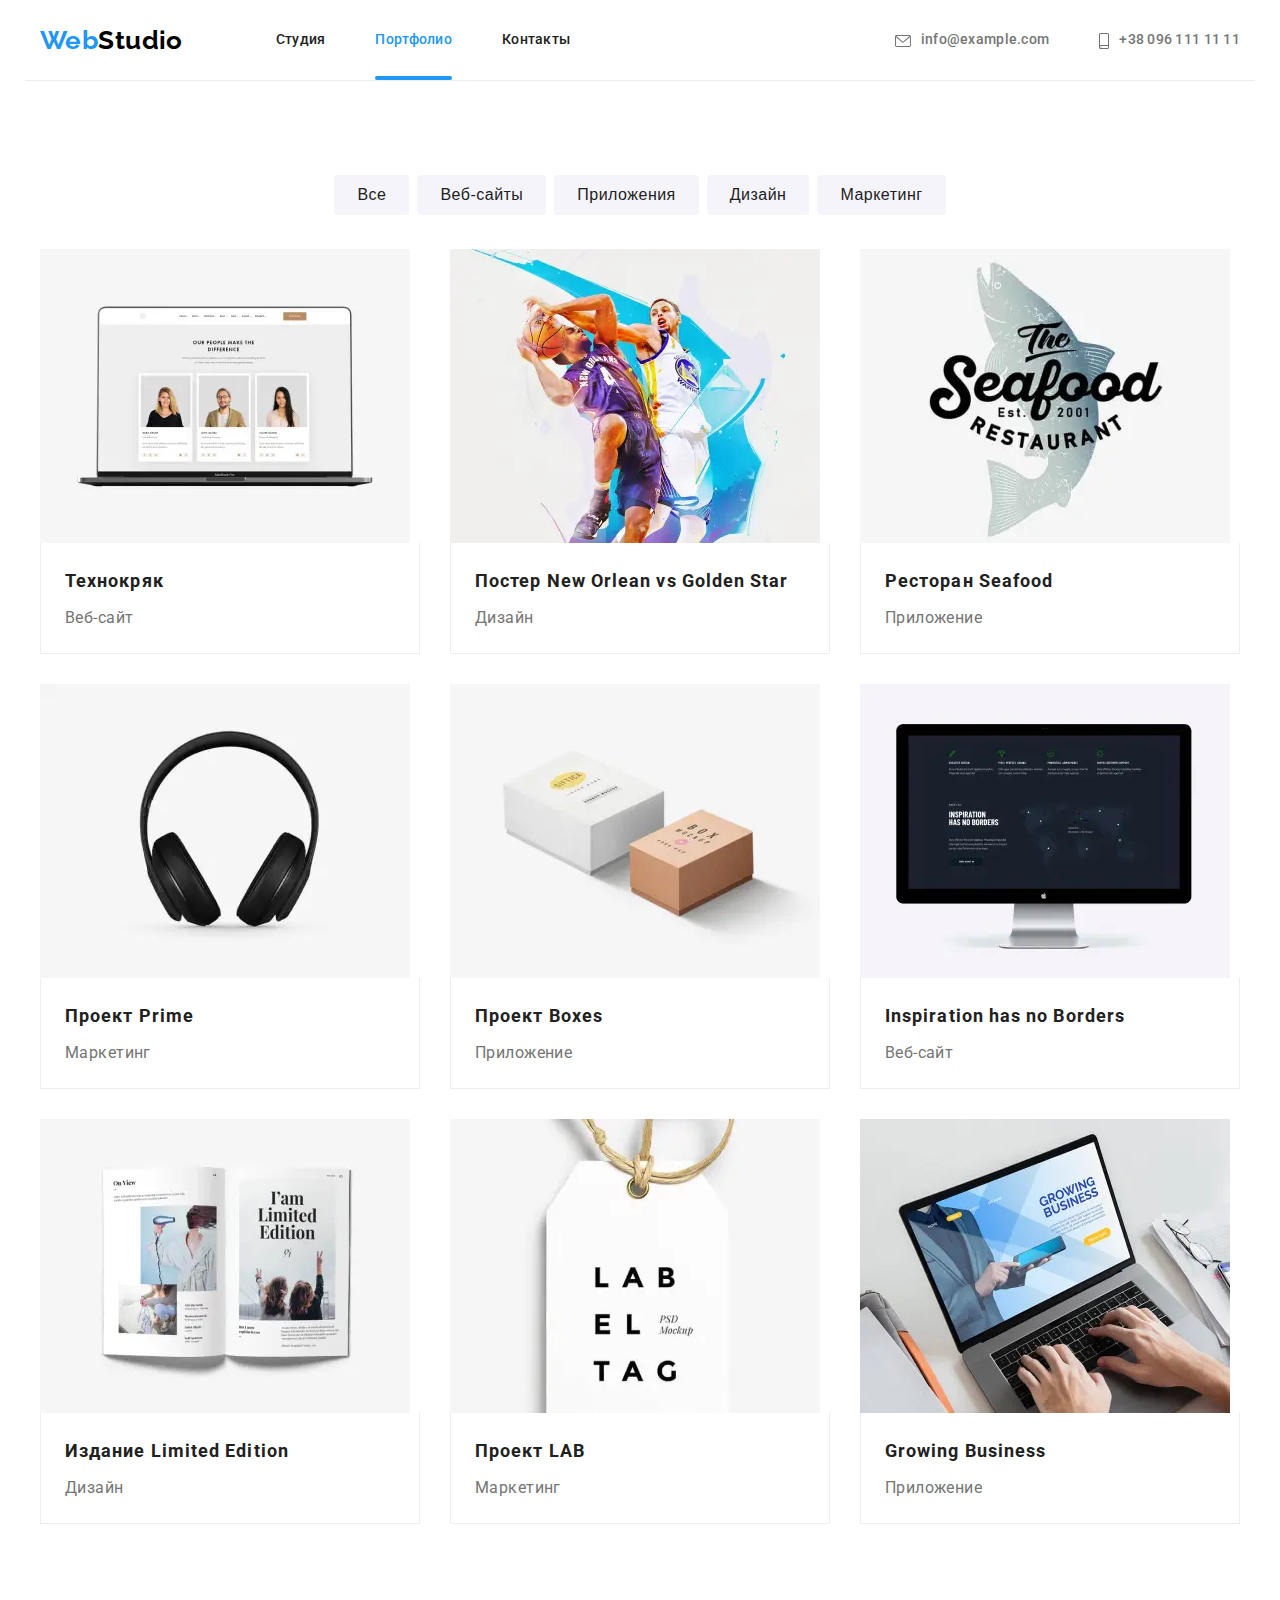
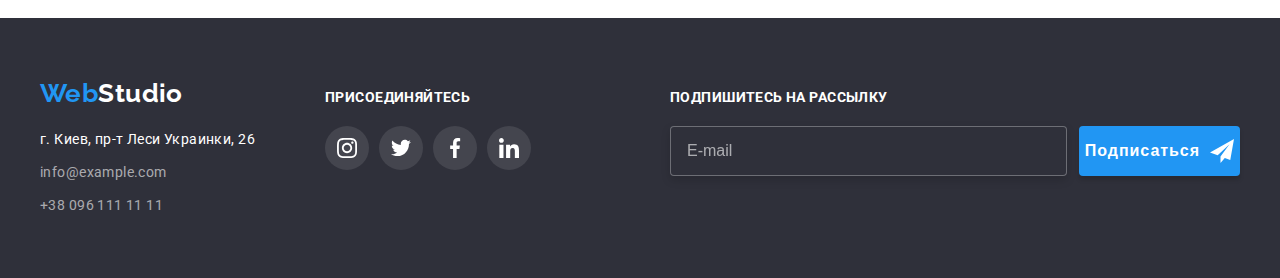
==== commit 0e2aa812: "Re-submit Assignment 08" ====
--- a/portfolio.html
+++ b/portfolio.html
@@ -67,25 +67,34 @@
                      <div class="work-image">
                         <picture>
                             <source srcset="
+                            ./images/work1-370.webp 1x,
+                            ./images/work1-370@2x.webp 2x"
+                            media="(min-width:1200px)"
+                            type="image/webp">
+                            <source srcset="
                             ./images/work1-370.jpg 1x,
                             ./images/work1-370@2x.jpg 2x"
-                            media="(min-width:1200px)"
-                            sizes="(min-width: 1200px) 370px, (min-width: 768px) 354px, 450px"
-                            type="image/jpg" >
-                            
+                            media="(min-width:1200px)">
+                            
+                            <source srcset="
+                            ./images/work1-354.webp 1x, 
+                            ./images/work1-354@2x.webp 2x"
+                            media="(min-width:768px)"
+                            type="image/webp">
                             <source srcset="
                             ./images/work1-354.jpg 1x, 
                             ./images/work1-354@2x.jpg 2x"
-                            media="(min-width:768px)"
-                            sizes="(min-width: 1200px) 370px, (min-width: 768px) 354px, 450px"
-                            type="image/jpg" >
-    
+                            media="(min-width:768px)">
+    
+                            <source srcset="
+                            ./images/work1-450.webp 1x,
+                            ./images/work1-450@2x.webp 2x"
+                            media="(max-width:767px)"
+                            type="image/webp">
                             <source srcset="
                             ./images/work1-450.jpg 1x,
                             ./images/work1-450@2x.jpg 2x"
-                            media="(max-width:767px)"
-                            sizes="(min-width: 1200px) 370px, (min-width: 768px) 354px, 450px" 
-                            type="image/jpg">
+                            media="(max-width:767px)">
     
                            <img src="./images/work1-450.jpg" alt="Tehnocryack">
                         </picture>
@@ -104,25 +113,34 @@
                     <div class="work-image">
                         <picture>
                             <source srcset="
+                            ./images/work2-370.webp 1x,
+                            ./images/work2-370@2x.webp 2x"
+                            media="(min-width:1200px)"
+                            type="image/webp">
+                            <source srcset="
                             ./images/work2-370.jpg 1x,
                             ./images/work2-370@2x.jpg 2x"
-                            media="(min-width:1200px)"
-                            sizes="(min-width: 1200px) 370px, (min-width: 768px) 354px, 450px"
-                            type="image/jpg" >
-                            
+                            media="(min-width:1200px)">
+                            
+                            <source srcset="
+                            ./images/work2-354.webp 1x, 
+                            ./images/work2-354@2x.webp 2x"
+                            media="(min-width:768px)"
+                            type="image/webp">
                             <source srcset="
                             ./images/work2-354.jpg 1x, 
                             ./images/work2-354@2x.jpg 2x"
-                            media="(min-width:768px)"
-                            sizes="(min-width: 1200px) 370px, (min-width: 768px) 354px, 450px"
-                            type="image/jpg" >
-    
+                            media="(min-width:768px)">
+    
+                            <source srcset="
+                            ./images/work2-450.webp 1x,
+                            ./images/work2-450@2x.webp 2x"
+                            media="(max-width:767px)"
+                            type="image/webp">
                             <source srcset="
                             ./images/work2-450.jpg 1x,
                             ./images/work2-450@2x.jpg 2x"
-                            media="(max-width:767px)"
-                            sizes="(min-width: 1200px) 370px, (min-width: 768px) 354px, 450px" 
-                            type="image/jpg">
+                            media="(max-width:767px)">
     
                            <img src="./images/work2-450.jpg" alt="Poster">
                         </picture>
@@ -141,25 +159,34 @@
                     <div class="work-image">
                         <picture>
                             <source srcset="
+                            ./images/work3-370.webp 1x,
+                            ./images/work3-370@2x.webp 2x"
+                            media="(min-width:1200px)"
+                            type="image/webp">
+                            <source srcset="
                             ./images/work3-370.jpg 1x,
                             ./images/work3-370@2x.jpg 2x"
-                            media="(min-width:1200px)"
-                            sizes="(min-width: 1200px) 370px, (min-width: 768px) 354px, 450px"
-                            type="image/jpg" >
-                            
+                            media="(min-width:1200px)">
+                            
+                            <source srcset="
+                            ./images/work3-354.webp 1x, 
+                            ./images/work3-354@2x.webp 2x"
+                            media="(min-width:768px)"
+                            type="image/webp">
                             <source srcset="
                             ./images/work3-354.jpg 1x, 
                             ./images/work3-354@2x.jpg 2x"
-                            media="(min-width:768px)"
-                            sizes="(min-width: 1200px) 370px, (min-width: 768px) 354px, 450px"
-                            type="image/jpg" >
-    
+                            media="(min-width:768px)">
+    
+                            <source srcset="
+                            ./images/work3-450.webp 1x,
+                            ./images/work3-450@2x.webp 2x"
+                            media="(max-width:767px)"
+                            type="image/webp">
                             <source srcset="
                             ./images/work3-450.jpg 1x,
                             ./images/work3-450@2x.jpg 2x"
-                            media="(max-width:767px)"
-                            sizes="(min-width: 1200px) 370px, (min-width: 768px) 354px, 450px" 
-                            type="image/jpg">
+                            media="(max-width:767px)">
     
                            <img src="./images/work3-450.jpg" alt="Restaurant">
                         </picture>
@@ -178,25 +205,34 @@
                     <div class="work-image">
                         <picture>
                             <source srcset="
+                            ./images/work4-370.webp 1x,
+                            ./images/work4-370@2x.webp 2x"
+                            media="(min-width:1200px)"
+                            type="image/webp">
+                            <source srcset="
                             ./images/work4-370.jpg 1x,
                             ./images/work4-370@2x.jpg 2x"
-                            media="(min-width:1200px)"
-                            sizes="(min-width: 1200px) 370px, (min-width: 768px) 354px, 450px"
-                            type="image/jpg" >
-                            
+                            media="(min-width:1200px)">
+                            
+                            <source srcset="
+                            ./images/work4-354.webp 1x, 
+                            ./images/work4-354@2x.webp 2x"
+                            media="(min-width:768px)"
+                            type="image/webp">
                             <source srcset="
                             ./images/work4-354.jpg 1x, 
                             ./images/work4-354@2x.jpg 2x"
-                            media="(min-width:768px)"
-                            sizes="(min-width: 1200px) 370px, (min-width: 768px) 354px, 450px"
-                            type="image/jpg" >
-    
+                            media="(min-width:768px)">
+    
+                            <source srcset="
+                            ./images/work4-450.webp 1x,
+                            ./images/work4-450@2x.webp 2x"
+                            media="(max-width:767px)"
+                            type="image/webp">
                             <source srcset="
                             ./images/work4-450.jpg 1x,
                             ./images/work4-450@2x.jpg 2x"
-                            media="(max-width:767px)"
-                            sizes="(min-width: 1200px) 370px, (min-width: 768px) 354px, 450px" 
-                            type="image/jpg">
+                            media="(max-width:767px)">
     
                            <img src="./images/work4-450.jpg" alt="Prime">
                         </picture>
@@ -215,25 +251,34 @@
                     <div class="work-image">
                         <picture>
                             <source srcset="
+                            ./images/work5-370.webp 1x,
+                            ./images/work5-370@2x.webp 2x"
+                            media="(min-width:1200px)"
+                            type="image/webp">
+                            <source srcset="
                             ./images/work5-370.jpg 1x,
                             ./images/work5-370@2x.jpg 2x"
-                            media="(min-width:1200px)"
-                            sizes="(min-width: 1200px) 370px, (min-width: 768px) 354px, 450px"
-                            type="image/jpg" >
-                            
+                            media="(min-width:1200px)">
+                            
+                            <source srcset="
+                            ./images/work5-354.webp 1x, 
+                            ./images/work5-354@2x.webp 2x"
+                            media="(min-width:768px)"
+                            type="image/webp">
                             <source srcset="
                             ./images/work5-354.jpg 1x, 
                             ./images/work5-354@2x.jpg 2x"
-                            media="(min-width:768px)"
-                            sizes="(min-width: 1200px) 370px, (min-width: 768px) 354px, 450px"
-                            type="image/jpg" >
-    
+                            media="(min-width:768px)">
+    
+                            <source srcset="
+                            ./images/work5-450.webp 1x,
+                            ./images/work5-450@2x.webp 2x"
+                            media="(max-width:767px)"
+                            type="image/webp">
                             <source srcset="
                             ./images/work5-450.jpg 1x,
                             ./images/work5-450@2x.jpg 2x"
-                            media="(max-width:767px)"
-                            sizes="(min-width: 1200px) 370px, (min-width: 768px) 354px, 450px" 
-                            type="image/jpg">
+                            media="(max-width:767px)">
     
                            <img src="./images/work5-450.jpg" alt="Boxes">
                         </picture>
@@ -252,25 +297,34 @@
                     <div class="work-image">
                         <picture>
                             <source srcset="
+                            ./images/work6-370.webp 1x,
+                            ./images/work6-370@2x.webp 2x"
+                            media="(min-width:1200px)"
+                            type="image/webp">
+                            <source srcset="
                             ./images/work6-370.jpg 1x,
                             ./images/work6-370@2x.jpg 2x"
-                            media="(min-width:1200px)"
-                            sizes="(min-width: 1200px) 370px, (min-width: 768px) 354px, 450px"
-                            type="image/jpg" >
-                            
+                            media="(min-width:1200px)">
+                            
+                            <source srcset="
+                            ./images/work6-354.webp 1x, 
+                            ./images/work6-354@2x.webp 2x"
+                            media="(min-width:768px)"
+                            type="image/webp">
                             <source srcset="
                             ./images/work6-354.jpg 1x, 
                             ./images/work6-354@2x.jpg 2x"
-                            media="(min-width:768px)"
-                            sizes="(min-width: 1200px) 370px, (min-width: 768px) 354px, 450px"
-                            type="image/jpg" >
-    
+                            media="(min-width:768px)">
+    
+                            <source srcset="
+                            ./images/work6-450.webp 1x,
+                            ./images/work6-450@2x.webp 2x"
+                            media="(max-width:767px)"
+                            type="image/webp">
                             <source srcset="
                             ./images/work6-450.jpg 1x,
                             ./images/work6-450@2x.jpg 2x"
-                            media="(max-width:767px)"
-                            sizes="(min-width: 1200px) 370px, (min-width: 768px) 354px, 450px" 
-                            type="image/jpg">
+                            media="(max-width:767px)">
     
                            <img src="./images/work6-450.jpg" alt="Inspiration">
                         </picture>
@@ -289,25 +343,34 @@
                     <div class="work-image">
                         <picture>
                             <source srcset="
+                            ./images/work7-370.webp 1x,
+                            ./images/work7-370@2x.webp 2x"
+                            media="(min-width:1200px)"
+                            type="image/webp">
+                            <source srcset="
                             ./images/work7-370.jpg 1x,
                             ./images/work7-370@2x.jpg 2x"
-                            media="(min-width:1200px)"
-                            sizes="(min-width: 1200px) 370px, (min-width: 768px) 354px, 450px"
-                            type="image/jpg" >
-                            
+                            media="(min-width:1200px)">
+                            
+                            <source srcset="
+                            ./images/work7-354.webp 1x, 
+                            ./images/work7-354@2x.webp 2x"
+                            media="(min-width:768px)"
+                            type="image/webp">
                             <source srcset="
                             ./images/work7-354.jpg 1x, 
                             ./images/work7-354@2x.jpg 2x"
-                            media="(min-width:768px)"
-                            sizes="(min-width: 1200px) 370px, (min-width: 768px) 354px, 450px"
-                            type="image/jpg" >
-    
+                            media="(min-width:768px)">
+    
+                            <source srcset="
+                            ./images/work7-450.webp 1x,
+                            ./images/work7-450@2x.webp 2x"
+                            media="(max-width:767px)"
+                            type="image/webp">
                             <source srcset="
                             ./images/work7-450.jpg 1x,
                             ./images/work7-450@2x.jpg 2x"
-                            media="(max-width:767px)"
-                            sizes="(min-width: 1200px) 370px, (min-width: 768px) 354px, 450px" 
-                            type="image/jpg">
+                            media="(max-width:767px)">
     
                            <img src="./images/work7-450.jpg" alt="Edition">
                         </picture>
@@ -326,25 +389,34 @@
                     <div class="work-image">
                         <picture>
                             <source srcset="
+                            ./images/work8-370.webp 1x,
+                            ./images/work8-370@2x.webp 2x"
+                            media="(min-width:1200px)"
+                            type="image/webp">
+                            <source srcset="
                             ./images/work8-370.jpg 1x,
                             ./images/work8-370@2x.jpg 2x"
-                            media="(min-width:1200px)"
-                            sizes="(min-width: 1200px) 370px, (min-width: 768px) 354px, 450px"
-                            type="image/jpg" >
-                            
+                            media="(min-width:1200px)">
+                            
+                            <source srcset="
+                            ./images/work8-354.webp 1x, 
+                            ./images/work8-354@2x.webp 2x"
+                            media="(min-width:768px)"
+                            type="image/webp">
                             <source srcset="
                             ./images/work8-354.jpg 1x, 
                             ./images/work8-354@2x.jpg 2x"
-                            media="(min-width:768px)"
-                            sizes="(min-width: 1200px) 370px, (min-width: 768px) 354px, 450px"
-                            type="image/jpg" >
-    
+                            media="(min-width:768px)">
+    
+                            <source srcset="
+                            ./images/work8-450.webp 1x,
+                            ./images/work8-450@2x.webp 2x"
+                            media="(max-width:767px)"
+                            type="image/webp">
                             <source srcset="
                             ./images/work8-450.jpg 1x,
                             ./images/work8-450@2x.jpg 2x"
-                            media="(max-width:767px)"
-                            sizes="(min-width: 1200px) 370px, (min-width: 768px) 354px, 450px" 
-                            type="image/jpg">
+                            media="(max-width:767px)">
     
                            <img src="./images/work8-450.jpg" alt="LAB">
                         </picture>
@@ -363,25 +435,34 @@
                     <div class="work-image">
                         <picture>
                             <source srcset="
+                            ./images/work9-370.webp 1x,
+                            ./images/work9-370@2x.webp 2x"
+                            media="(min-width:1200px)"
+                            type="image/webp">
+                            <source srcset="
                             ./images/work9-370.jpg 1x,
                             ./images/work9-370@2x.jpg 2x"
-                            media="(min-width:1200px)"
-                            sizes="(min-width: 1200px) 370px, (min-width: 768px) 354px, 450px"
-                            type="image/jpg" >
-                            
+                            media="(min-width:1200px)">
+                            
+                            <source srcset="
+                            ./images/work9-354.webp 1x, 
+                            ./images/work9-354@2x.webp 2x"
+                            media="(min-width:768px)"
+                            type="image/webp">
                             <source srcset="
                             ./images/work9-354.jpg 1x, 
                             ./images/work9-354@2x.jpg 2x"
-                            media="(min-width:768px)"
-                            sizes="(min-width: 1200px) 370px, (min-width: 768px) 354px, 450px"
-                            type="image/jpg" >
-    
+                            media="(min-width:768px)">
+    
+                            <source srcset="
+                            ./images/work9-450.webp 1x,
+                            ./images/work9-450@2x.webp 2x"
+                            media="(max-width:767px)"
+                            type="image/webp">
                             <source srcset="
                             ./images/work9-450.jpg 1x,
                             ./images/work9-450@2x.jpg 2x"
-                            media="(max-width:767px)"
-                            sizes="(min-width: 1200px) 370px, (min-width: 768px) 354px, 450px" 
-                            type="image/jpg">
+                            media="(max-width:767px)">
     
                            <img src="./images/work9-450.jpg" alt="Busines">
                         </picture>
@@ -455,7 +536,7 @@
         </div>
     </footer>    
     
-    <script src="/js/menu.js"></script>
+    <script src="./js/menu.js"></script>
     <script>
         (() => {
   document
--- a/css/main.min.css
+++ b/css/main.min.css
@@ -1,2 +1,2 @@
-.hero button,.mail-btn,.modal-button{width:200px;height:50px;font-size:16px;line-height:1.87;letter-spacing:0.06em;font-weight:700;color:#fff;background-color:#2196F3;border-radius:4px;border:none}a{text-decoration:none}ul{list-style:none;margin:0;padding:0}img{display:block;max-width:100%;height:auto}body{margin:0;background-color:#fff;color:#757575;font-family:"Roboto",sans-serif;font-size:14px;font-weight:400;letter-spacing:.03em}.visually-hidden{position:absolute;width:1px;height:1px;margin:-1px;border:0;padding:0;clip:rect(0 0 0 0);overflow:hidden}.conteiner{margin:0 auto;padding-left:15px;padding-right:15px}@media screen and (min-width: 480px){.conteiner{width:480px}}@media screen and (min-width: 768px){.conteiner{width:768px}}@media screen and (min-width: 1200px){.conteiner{width:1200px}}.main-nav{position:relative;display:flex;align-items:center}@media screen and (max-width: 767px){.main-nav{justify-content:space-between}}@media screen and (min-width: 1200px){.page-nave{display:flex;align-items:center}}.logo{color:#2196F3;font-family:"Raleway",sans-serif;font-weight:700;font-size:24px;line-height:1.16}@media screen and (max-width: 767px){.logo{display:block;padding-top:16px;padding-bottom:16px}}@media screen and (min-width: 1200px){.logo{font-size:26px}}.accent{color:#000}.nav-menu{width:40px;height:40px;padding:0;display:flex;justify-content:center;align-items:center;color:#000;background-color:#fff;border:1px solid transparent;border-radius:50%;outline:transparent;cursor:pointer;transition:color 250ms cubic-bezier(0.4, 0, 0.2, 1)}.nav-menu .icon-close{display:none}.nav-menu.is-open .icon-close{display:block}.nav-menu.is-open .icon-menu{display:none}.nav-menu:hover,.nav-menu:focus{color:#2196F3}@media screen and (min-width: 768px){.nav-menu{display:none}}.menu{fill:currentColor}.burger-menu{background-color:#fff;text-align:center}@media screen and (max-width: 767px){.burger-menu{display:none;position:absolute;top:100%;left:0;width:100%;padding-top:60px;padding-bottom:60px;z-index:3}.burger-menu.is-open{display:block}}@media screen and (min-width: 768px){.burger-menu{display:flex;width:100%;align-items:center}}@media screen and (max-width: 767px){.site-nav{display:flex;flex-direction:column;align-items:center;margin-bottom:60px}}.site-nav .item{font-weight:500;font-size:18px}@media screen and (min-width: 768px){.site-nav .item{font-size:14px}}@media screen and (max-width: 767px){.site-nav .item+.item{margin-top:40px}}.site-nav .link.current{color:#2196F3}.site-nav .link.current::after{content:'';position:absolute;bottom:0;display:block;width:100%;height:4px;border-radius:2px;background-color:#2196F3}@media screen and (min-width: 768px){.site-nav{display:flex;margin-left:88px}.site-nav .item:not(:last-child){margin-right:50px}}@media screen and (min-width: 1200px){.site-nav{margin-left:93px}}.site-nav .link{display:block;padding-bottom:12px;position:relative;color:#212121;font-weight:500;line-height:1.14;letter-spacing:0.02em;transition:color 250ms cubic-bezier(0.4, 0, 0.2, 1)}@media screen and (max-width: 767px){.site-nav .link+.link{padding-top:40px}}@media screen and (min-width: 768px){.site-nav .link{padding-top:32px;padding-bottom:32px}}.site-nav .link:hover,.site-nav .link:focus{color:#2196F3}@media screen and (min-width: 1200px){.auth-nav{display:flex}}@media screen and (min-width: 768px){.auth-nav .item{display:block}}@media screen and (max-width: 767px){.auth-nav .item+.item{margin-top:16px}}@media screen and (min-width: 768px) and (max-width: 1199px){.auth-nav .item+.item{margin-top:10px}}@media screen and (min-width: 1200px){.auth-nav .item+.item{margin-left:50px}}.auth .link{color:#757575;font-style:normal;font-weight:500;font-size:18px;line-height:1.17;letter-spacing:0.02em;transition:color 250ms cubic-bezier(0.4, 0, 0.2, 1)}.auth .link:hover,.auth .link:focus{color:#2196F3}@media screen and (min-width: 768px){.auth .link{font-size:12px}}@media screen and (min-width: 1200px){.auth .link{font-size:14px}}.icon-link{fill:currentColor}@media screen and (min-width: 768px){.icon-link{margin-right:8px}}@media screen and (min-width: 1200px){.icon-link{margin-right:10px;vertical-align:middle}}.auth{margin-left:auto}.header{border-bottom:1px solid #ECECEC}.hero{padding-top:118px;padding-bottom:118px;margin-left:auto;margin-right:auto;max-width:480px;background-color:#2F303A;background-image:linear-gradient(to right, rgba(47,48,58,0.4), rgba(47,48,58,0.4)),url(../images/hero-450.jpg);background-repeat:no-repeat;background-size:cover;text-align:center}@media screen and (min-device-pixel-ratio: 2), screen and (min-resolution: 192dpi), screen and (min-resolution: 2dppx){.hero{background-image:linear-gradient(to right, rgba(47,48,58,0.4), rgba(47,48,58,0.4)),url(../images/hero-450@2x.jpg)}}@media screen and (min-width: 768px){.hero{max-width:768px;background-image:linear-gradient(to right, rgba(47,48,58,0.4), rgba(47,48,58,0.4)),url(../images/hero-768.jpg)}}@media screen and (min-width: 768px) and (min-device-pixel-ratio: 2), screen and (min-width: 768px) and (min-resolution: 192dpi), screen and (min-width: 768px) and (min-resolution: 2dppx){.hero{background-image:linear-gradient(to right, rgba(47,48,58,0.4), rgba(47,48,58,0.4)),url(../images/hero-768@2x.jpg)}}@media screen and (min-width: 1200px){.hero{max-width:1600px;background-image:linear-gradient(to right, rgba(47,48,58,0.4), rgba(47,48,58,0.4)),url(../images/hero-1600.jpg)}}@media screen and (min-width: 1200px) and (min-device-pixel-ratio: 2), screen and (min-width: 1200px) and (min-resolution: 192dpi), screen and (min-width: 1200px) and (min-resolution: 2dppx){.hero{background-image:linear-gradient(to right, rgba(47,48,58,0.4), rgba(47,48,58,0.4)),url(../images/hero-1600@2x.jpg)}}.hero-title{margin-top:0;margin-bottom:30px;color:#fff;font-weight:900;font-size:26px;line-height:1.62;letter-spacing:0.06em;text-transform:uppercase}@media screen and (min-width: 1200px){.hero-title{font-size:44px;line-height:1.36}}.hero button{padding:10px 31px;font-family:inherit;font-weight:700;transition:background-color 250ms cubic-bezier(0.4, 0, 0.2, 1)}.hero button:hover,.hero button:focus{background-color:#188CE8;cursor:pointer}.section{padding-bottom:60px}@media screen and (min-width: 1200px){.section{padding-bottom:94px}}.features{padding-top:60px}@media screen and (min-width: 1200px){.features{padding-top:94px}}.features-list{line-height:1.71}@media screen and (min-width: 768px){.features-list{display:flex;flex-wrap:wrap}}.features-list .title{margin-top:0;margin-bottom:10px;color:#212121;font-weight:700;font-size:14px;line-height:1.14;text-align:center;text-transform:uppercase}@media screen and (min-width: 768px){.features-list .title{text-align:start}}.features-list .item{width:450px}@media screen and (min-width: 768px){.features-list .item{width:354px}}@media screen and (min-width: 1200px){.features-list .item{width:270px}}.features-list .item:not(:last-child){margin-bottom:30px}@media screen and (min-width: 768px){.features-list .item:not(:last-child):nth-child(2n+1){margin-right:30px}}@media screen and (min-width: 768px){.features-list .item:not(:last-child):nth-last-child(-n+2){margin-bottom:0}}@media screen and (min-width: 1200px){.features-list .item:not(:last-child){margin-right:30px;margin-bottom:0}}.icon-features{display:flex;height:120px;justify-content:center;align-items:center;margin-bottom:30px;background-color:#F5F4FA;border-radius:4px}li p{margin-top:0;margin-bottom:0}@media (max-width: 1199px){.employment{display:none}}.works{display:flex}.works .item{position:relative}.works .item:not(:last-child){margin-right:30px}.works img{display:block}.works-label{position:absolute;bottom:0;left:0;display:flex;justify-content:center;align-items:center;width:370px;height:70px;font-weight:700;line-height:1.14;text-transform:uppercase;color:#fff;background-color:rgba(47,48,58,0.8)}.section-title{margin-top:0;margin-bottom:30px;color:#212121;font-weight:700;line-height:1.17;text-align:center;font-size:28px}@media screen and (min-width: 1200px){.section-title{margin-bottom:50px;font-size:36px;line-height:1.67}}.team{background-color:#F5F4FA;padding-top:60px;padding-bottom:60px;margin-left:auto;margin-right:auto}@media screen and (min-width: 1200px){.team{padding-top:94px;padding-bottom:94px}}.team .item{width:450px;text-align:center;box-shadow:0px 1px 3px rgba(0,0,0,0.12),0px 1px 1px rgba(0,0,0,0.14),0px 2px 1px rgba(0,0,0,0.2);border-radius:0px 0px 4px 4px}@media screen and (min-width: 768px){.team .item{width:354px}}@media screen and (min-width: 1200px){.team .item{width:270px}}.team .item:not(:last-child){margin-bottom:30px}@media screen and (min-width: 768px){.team .item:not(:last-child):nth-child(2n+1){margin-right:30px}}@media screen and (min-width: 768px){.team .item:not(:last-child):nth-last-child(-n+2){margin-bottom:0}}@media screen and (min-width: 1200px){.team .item:not(:last-child){margin-right:30px;margin-bottom:0}}@media screen and (min-width: 768px){.workers{display:flex;flex-wrap:wrap}}.workers-info{padding-top:30px;padding-right:10px;padding-bottom:24px;padding-left:10px;background-color:#fff}@media screen and (min-width: 1200px){.workers-info{padding-bottom:30px}}.team img{display:block;width:450px}@media screen and (min-width: 768px){.team img{width:354px}}@media screen and (min-width: 1200px){.team img{width:270px}}.names{margin-top:0;margin-bottom:10px;color:#212121;font-weight:500;line-height:1.19;font-size:16px}.proffeshion{margin-bottom:16px;font-size:16px;line-height:1.19}.social-links{display:flex;justify-content:center}.social-links .social-item+.social-item{margin-left:10px}.social-item .link-social{display:flex;width:44px;height:44px;justify-content:center;align-items:center;border-radius:50%;color:#afb1b8;transition:background-color 250ms cubic-bezier(0.4, 0, 0.2, 1),color 250ms cubic-bezier(0.4, 0, 0.2, 1)}.social-item .link-social:hover,.social-item .link-social:focus{background-color:#2196F3;color:#fff}.social-item svg{fill:currentColor}.clients{display:flex}@media screen and (max-width: 1199px){.clients{margin:-15px;flex-wrap:wrap}}.clients .item{width:calc((100% - 2 * 30px) / 2)}@media screen and (max-width: 1199px){.clients .item{margin:15px}}@media screen and (min-width: 768px){.clients .item{width:226px}}@media screen and (min-width: 1200px){.clients .item{width:170px}}@media screen and (min-width: 1200px){.clients .item:not(:last-child){margin-right:30px}}.clients-link{display:flex;justify-content:center;align-items:center;height:90px;color:#AFB1B8;border:1px solid #AFB1B8;border-radius:4px;transition:color 250ms cubic-bezier(0.4, 0, 0.2, 1),border-color 250ms cubic-bezier(0.4, 0, 0.2, 1)}.clients-link:hover,.clients-link:focus{color:#2196F3;border-color:#2196F3}.icon-clients{fill:currentColor}.partners{padding-top:60px}@media screen and (min-width: 1200px){.partners{padding-top:94px}}.footer{background-color:#2F303A}.footer .conteiner{text-align:center;padding-top:60px;padding-bottom:60px}@media screen and (min-width: 1200px){.footer .conteiner{display:flex;align-items:baseline;text-align:start}}.footer .logo{display:block;padding-top:0;padding-bottom:0;margin-top:0;margin-bottom:20px}.accent-foot,.map{color:#fff}.map{font-style:normal;line-height:1.71}.contacts{color:rgba(255,255,255,0.6);font-style:normal;line-height:1.71}@media screen and (min-width: 768px){.footer-contact{display:flex;align-items:baseline}}.contact-us{margin-top:8px}@media screen and (min-width: 1200px){.contact-us{margin-top:9px}}.subscribe{margin-top:60px}@media screen and (min-width: 768px){.subscribe{margin-left:auto;margin-top:0}}@media screen and (min-width: 1200px){.subscribe{margin-left:70px}}.subscribe .link-social{background-color:rgba(255,255,255,0.1);color:#fff}.join{display:block;margin-top:0;margin-bottom:20px;color:#fff;font-style:normal;font-weight:700;line-height:1.14;text-transform:uppercase}.mail-form{margin-top:60px}@media screen and (min-width: 1200px){.mail-form{margin-left:auto;margin-top:0}}.mail{width:100%;height:50px;margin-bottom:20px;padding-left:16px;border:1px solid rgba(255,255,255,0.3);box-sizing:border-box;filter:drop-shadow(0px 4px 4px rgba(0,0,0,0.15));border-radius:4px;font-style:normal;font-size:16px;line-height:1.25;color:rgba(255,255,255,0.6);background-color:#2F303A}@media screen and (min-width: 480px){.mail{min-width:450px}}@media screen and (min-width: 768px) and (max-width: 1199px){.mail{max-width:450px;margin-left:auto;margin-right:auto}}@media screen and (min-width: 1200px){.mail{display:flex;min-width:358px;margin-right:12px;justify-content:center;align-items:flex-start}}.mail::placeholder{font-style:normal;font-size:16px;line-height:1.25;color:rgba(255,255,255,0.6)}.mail-btn{display:flex;justify-content:center;align-items:center;font-style:normal;font-weight:700;box-shadow:0px 4px 4px rgba(0,0,0,0.15)}.mail-btn:hover{cursor:pointer}.send{margin-left:10px}.mail-enter{display:flex;flex-direction:column}@media screen and (max-width: 1199px){.mail-enter{align-items:center}}@media screen and (min-width: 1200px){.mail-enter{flex-direction:row}}.backdrop{position:fixed;top:0;left:0;width:100%;height:100%;z-index:2;background-color:rgba(0,0,0,0.2);opacity:1;transition:opacity 250ms cubic-bezier(0.4, 0, 0.2, 1);overflow-y:scroll}.backdrop.is-hidden{visibility:hidden;opacity:0;pointer-events:none}.backdrop.is-hidden .modal{transform:translate(-50%, -50%) scale(0.9);opacity:0}.modal{position:absolute;top:50%;left:50%;width:450px;height:609px;padding:40px;box-shadow:0px 1px 3px rgba(0,0,0,0.12),0px 1px 1px rgba(0,0,0,0.14),0px 2px 1px rgba(0,0,0,0.2);border-radius:4px;background:#fff;transform:translate(-50%, -50%) scale(1);opacity:1;transition:transform 250ms cubic-bezier(0.4, 0, 0.2, 1),opacity 250ms cubic-bezier(0.4, 0, 0.2, 1)}@media screen and (min-width: 1200px){.modal{width:528px;height:581px}}.modal-close{position:absolute;top:8px;right:8px;width:30px;height:30px;padding:0;display:flex;justify-content:center;align-items:center;color:#000;background-color:#fff;border:1px solid rgba(0,0,0,0.1);border-radius:50%;outline:transparent;cursor:pointer;transition:color 250ms cubic-bezier(0.4, 0, 0.2, 1)}.modal-close:hover,.modal-close:focus{color:#2196F3}.close{fill:currentColor}.modal-form{display:flex;flex-direction:column}.modal-form .form-label{position:relative}.modal-title{font-family:"Roboto",sans-serif;font-style:normal;font-weight:700;font-size:20px;line-height:1.5;text-align:center;letter-spacing:0.03em;color:#212121;margin-bottom:12px}@media screen and (min-width: 1200px){.modal-title{line-height:1.15}}.imput-title{display:block;font-family:"Roboto",sans-serif;font-style:normal;font-size:12px;line-height:1.17;letter-spacing:0.01em;color:#757575;margin-bottom:4px}.inputs{width:370px;height:40px;padding:11px 42px;border:1px solid rgba(33,33,33,0.2);border-radius:4px;margin-bottom:10px;outline:transparent;cursor:pointer;transition:border 250ms cubic-bezier(0.4, 0, 0.2, 1)}@media screen and (min-width: 1200px){.inputs{width:448px}}.form-label svg{position:absolute;top:29px;left:12px;fill:#000;transition:fill 250ms cubic-bezier(0.4, 0, 0.2, 1)}.comment{width:370px;height:120px;padding:12px 16px;border:1px solid rgba(33,33,33,0.2);border-radius:4px;margin-bottom:20px;outline:transparent;cursor:pointer;transition:border 250ms cubic-bezier(0.4, 0, 0.2, 1)}@media screen and (min-width: 1200px){.comment{width:448px}}.comment::placeholder{font-family:"Roboto",sans-serif;font-style:normal;font-weight:400;font-size:12px;line-height:1.17;letter-spacing:0.01em;color:rgba(117,117,117,0.5)}.inputs:focus-within,.comment:focus-within{border:1px solid #2196F3}.inputs:focus-within ~ svg{fill:#2196F3}.agreement{display:flex;justify-content:center;margin-bottom:30px;font-style:normal;font-size:12px;line-height:1.17;color:#757575}@media screen and (min-width: 1200px){.agreement{font-size:14px;line-height:1.71}}.check{display:flex;align-items:center}.check::before{display:inline-block;content:'';width:16px;height:15px;margin-right:8px;background-image:url(../images/checkbox.svg);fill:#212121;transition:fill 250ms cubic-bezier(0.4, 0, 0.2, 1),background-color 250ms cubic-bezier(0.4, 0, 0.2, 1),background-image 250ms cubic-bezier(0.4, 0, 0.2, 1)}.checkbox:checked+.check::before{background-color:#2196F3;background-image:url(../images/check.svg);border-radius:2px}.agreement label{position:relative;display:block}@media screen and (min-width: 1200px){.agreement label{padding-left:12px}}.agreement a{position:relative;color:#2196F3}.agreement a:before{position:absolute;left:0;bottom:1px;content:'';height:1px;width:100%;background-color:currentColor}@media screen and (min-width: 1200px){.agreement a:before{bottom:4px}}.modal-button{margin-right:auto;margin-left:auto;font-family:"Roboto",sans-serif;font-style:normal;font-weight:700;box-shadow:0px 4px 4px rgba(0,0,0,0.15);transition:background-color 250ms cubic-bezier(0.4, 0, 0.2, 1)}.modal-button:hover,.modal-button:focus{background-color:#188CE8;cursor:pointer}.filter{display:flex;margin-bottom:40px;justify-content:center}@media screen and (min-width: 768px){.filter{margin-bottom:14px}}@media screen and (min-width: 1200px){.filter{margin-bottom:34px}}@media screen and (max-width: 767px){.filter{flex-wrap:wrap;justify-content:start}}@media screen and (max-width: 767px){.filter .item{margin-bottom:15px}}.filter .item:not(:last-child){margin-right:8px}.filter-btn{padding:6px 22px;background-color:#F5F4FA;color:#212121;border-radius:4px;border:1px solid transparent;font-weight:500;font-size:16px;line-height:1.62;letter-spacing:0.03em;transition:color 250ms cubic-bezier(0.4, 0, 0.2, 1),background-color 250ms cubic-bezier(0.4, 0, 0.2, 1),box-shadow 250ms cubic-bezier(0.4, 0, 0.2, 1)}.filter-btn:hover,.filter-btn:focus{background-color:#2196F3;color:#fff;box-shadow:0px 3px 1px rgba(0,0,0,0.1),0px 1px 2px rgba(0,0,0,0.08),0px 2px 2px rgba(0,0,0,0.12)}.portfolio{padding-top:60px;padding-bottom:60px}@media screen and (min-width: 1200px){.portfolio{padding-top:94px;padding-bottom:94px}}@media screen and (min-width: 768px){.work-list{display:flex;flex-wrap:wrap}}.work-list .title{color:#212121;font-weight:700;font-size:18px;line-height:2;letter-spacing:0.06em;margin-top:0;margin-bottom:4px}.work-item{background-color:#fff;width:450px}@media screen and (min-width: 768px) and (max-width: 1199px){.work-item{width:calc((100% - 30px) / 2)}.work-item:not(:nth-child(2n)){margin-right:30px}.work-item:not(:last-child){margin-bottom:30px}}@media screen and (min-width: 1200px){.work-item{width:calc((100% - 60px) / 3)}.work-item:not(:nth-child(3n)){margin-right:30px}.work-item:not(:nth-last-child(-n+3)){margin-bottom:30px}}.work-link{display:block;transition:box-shadow 250ms cubic-bezier(0.4, 0, 0.2, 1)}.work-link:hover,.work-link:focus{box-shadow:0px 1px 1px rgba(0,0,0,0.12),0px 4px 4px rgba(0,0,0,0.06),1px 4px 6px rgba(0,0,0,0.16)}.work-link:hover .image-overlay,.work-link:focus .image-overlay{opacity:1;transform:translateY(0)}.work-item img{display:block}.work-image{position:relative;overflow:hidden}.image-overlay{position:absolute;top:0;left:0;transform:translateY(100%);width:100%;height:100%;padding:63px 24px;font-size:18px;line-height:1.56;color:#fff;background-color:rgba(33,150,243,0.9);opacity:0;transition:opacity 250ms cubic-bezier(0.4, 0, 0.2, 1),transform 250ms cubic-bezier(0.4, 0, 0.2, 1)}.work-content{padding-top:20px;padding-left:24px;padding-right:24px;padding-bottom:20px;border-left:1px solid #eee;border-right:1px solid #eee;border-bottom:1px solid #eee}.work-content p{color:#757575;font-size:16px;line-height:1.87}
+.hero button,.mail-btn,.modal-button{width:200px;height:50px;font-size:16px;line-height:1.87;letter-spacing:0.06em;font-weight:700;color:#fff;background-color:#2196F3;border-radius:4px;border:none}a{text-decoration:none}ul{list-style:none;margin:0;padding:0}img{display:block;max-width:100%;height:auto}body{margin:0;background-color:#fff;color:#757575;font-family:"Roboto",sans-serif;font-size:14px;font-weight:400;letter-spacing:.03em}.visually-hidden{position:absolute;width:1px;height:1px;margin:-1px;border:0;padding:0;clip:rect(0 0 0 0);overflow:hidden}.conteiner{margin:0 auto;padding-left:15px;padding-right:15px}@media screen and (min-width: 480px){.conteiner{width:480px}}@media screen and (min-width: 768px){.conteiner{width:768px}}@media screen and (min-width: 1200px){.conteiner{width:1200px}}.main-nav{display:flex;align-items:center;border-bottom:1px solid #ECECEC}@media screen and (max-width: 767px){.main-nav{position:fixed;z-index:2;width:100%;top:0;left:0;justify-content:space-between;background-color:#fff}}@media screen and (min-width: 1200px){.page-nave{display:flex;align-items:center}}.logo{color:#2196F3;font-family:"Raleway",sans-serif;font-weight:700;font-size:24px;line-height:1.16}@media screen and (max-width: 767px){.logo{display:block;padding-top:16px;padding-bottom:16px}}@media screen and (min-width: 1200px){.logo{font-size:26px}}.accent{color:#000}.nav-menu{width:40px;height:40px;padding:0;display:flex;justify-content:center;align-items:center;color:#000;background-color:#fff;border:1px solid transparent;border-radius:50%;outline:transparent;cursor:pointer;transition:color 250ms cubic-bezier(0.4, 0, 0.2, 1)}.nav-menu .icon-close{display:none}.nav-menu.is-open .icon-close{display:block}.nav-menu.is-open .icon-menu{display:none}.nav-menu:hover,.nav-menu:focus{color:#2196F3}@media screen and (min-width: 768px){.nav-menu{display:none}}.menu{fill:currentColor}.burger-menu{text-align:center}@media screen and (max-width: 767px){.burger-menu{display:none;position:absolute;top:100%;left:0;width:100%;padding-top:60px;padding-bottom:60px;z-index:3;background-color:#fff;box-shadow:0px 4px 8px rgba(0,0,0,0.04),0px 2px 4px rgba(0,0,0,0.08),0px 1px 3px rgba(0,0,0,0.16)}.burger-menu.is-open{display:block}}@media screen and (min-width: 768px){.burger-menu{display:flex;width:100%;align-items:center}}@media screen and (max-width: 767px){.site-nav{display:flex;flex-direction:column;align-items:center;margin-bottom:60px}}.site-nav .item{font-weight:500;font-size:18px}@media screen and (min-width: 768px){.site-nav .item{font-size:14px}}@media screen and (max-width: 767px){.site-nav .item+.item{margin-top:40px}}.site-nav .link.current{color:#2196F3}.site-nav .link.current::after{content:'';position:absolute;bottom:0;display:block;width:100%;height:4px;border-radius:2px;background-color:#2196F3}@media screen and (min-width: 768px){.site-nav{display:flex;margin-left:88px}.site-nav .item:not(:last-child){margin-right:50px}}@media screen and (min-width: 1200px){.site-nav{margin-left:93px}}.site-nav .link{display:block;padding-bottom:12px;position:relative;color:#212121;font-weight:500;line-height:1.14;letter-spacing:0.02em;transition:color 250ms cubic-bezier(0.4, 0, 0.2, 1)}@media screen and (max-width: 767px){.site-nav .link+.link{padding-top:40px}}@media screen and (min-width: 768px){.site-nav .link{padding-top:32px;padding-bottom:32px}}.site-nav .link:hover,.site-nav .link:focus{color:#2196F3}@media screen and (min-width: 768px) and (max-width: 1199px){.auth-nav{text-align:start}}@media screen and (min-width: 1200px){.auth-nav{display:flex}}@media screen and (max-width: 767px){.auth-nav .item+.item{margin-top:16px}}@media screen and (min-width: 768px) and (max-width: 1199px){.auth-nav .item+.item{margin-top:10px}}@media screen and (min-width: 1200px){.auth-nav .item+.item{margin-left:50px}}.auth .link{color:#757575;font-style:normal;font-weight:500;font-size:18px;line-height:1.17;letter-spacing:0.02em;transition:color 250ms cubic-bezier(0.4, 0, 0.2, 1)}.auth .link:hover,.auth .link:focus{color:#2196F3}@media screen and (min-width: 768px){.auth .link{font-size:12px}}@media screen and (min-width: 1200px){.auth .link{font-size:14px}}.icon-link{fill:currentColor;margin-right:10px}@media screen and (min-width: 768px){.icon-link{margin-right:8px}}@media screen and (min-width: 1200px){.icon-link{margin-right:10px;vertical-align:middle}}.auth{margin-left:auto}@media screen and (max-width: 767px){.header{position:relative}}.hero{padding-top:118px;padding-bottom:118px;margin-left:auto;margin-right:auto;max-width:100%;background-color:#2F303A;background-image:linear-gradient(to right, rgba(47,48,58,0.4), rgba(47,48,58,0.4)),url(../images/hero-450.jpg);background-repeat:no-repeat;background-size:cover;text-align:center}@media screen and (max-width: 767px){.hero{margin-top:60px}}@media screen and (min-device-pixel-ratio: 2), screen and (-webkit-min-device-pixel-ratio: 2), screen and (-o-min-device-pixel-ratio: 2 / 1), screen and (min-resolution: 192dpi), screen and (min-resolution: 2dppx){.hero{background-image:linear-gradient(to right, rgba(47,48,58,0.4), rgba(47,48,58,0.4)),url(../images/hero-450@2x.jpg)}}@media screen and (min-width: 768px){.hero{background-image:linear-gradient(to right, rgba(47,48,58,0.4), rgba(47,48,58,0.4)),url(../images/hero-768.jpg)}}@media screen and (min-width: 768px) and (min-device-pixel-ratio: 2), screen and (-webkit-min-device-pixel-ratio: 2), screen and (-o-min-device-pixel-ratio: 2 / 1), screen and (min-width: 768px) and (min-resolution: 192dpi), screen and (min-width: 768px) and (min-resolution: 2dppx){.hero{background-image:linear-gradient(to right, rgba(47,48,58,0.4), rgba(47,48,58,0.4)),url(../images/hero-768@2x.jpg)}}@media screen and (min-width: 1200px){.hero{max-width:1600px;padding-top:200px;padding-bottom:200px;background-image:linear-gradient(to right, rgba(47,48,58,0.4), rgba(47,48,58,0.4)),url(../images/hero-1600.jpg)}}@media screen and (min-width: 1200px) and (min-device-pixel-ratio: 2), screen and (-webkit-min-device-pixel-ratio: 2), screen and (-o-min-device-pixel-ratio: 2 / 1), screen and (min-width: 1200px) and (min-resolution: 192dpi), screen and (min-width: 1200px) and (min-resolution: 2dppx){.hero{background-image:linear-gradient(to right, rgba(47,48,58,0.4), rgba(47,48,58,0.4)),url(../images/hero-1600@2x.jpg)}}.hero-title{margin-top:0;margin-bottom:30px;color:#fff;font-weight:900;font-size:26px;line-height:1.62;letter-spacing:0.06em;text-transform:uppercase}@media screen and (min-width: 1200px){.hero-title{font-size:44px;line-height:1.36}}.hero button{padding:10px 31px;font-family:inherit;font-weight:700;transition:background-color 250ms cubic-bezier(0.4, 0, 0.2, 1)}.hero button:hover,.hero button:focus{background-color:#188CE8;cursor:pointer}.section{padding-bottom:60px}@media screen and (min-width: 1200px){.section{padding-bottom:94px}}.features{padding-top:60px}@media screen and (min-width: 1200px){.features{padding-top:94px}}.features-list{line-height:1.71}@media screen and (min-width: 768px){.features-list{display:flex;flex-wrap:wrap}}.features-list .title{margin-top:0;margin-bottom:10px;color:#212121;font-weight:700;font-size:14px;line-height:1.14;text-align:center;text-transform:uppercase}@media screen and (min-width: 768px){.features-list .title{text-align:start}}.features-list .item{width:100%}@media screen and (min-width: 768px){.features-list .item{width:354px}}@media screen and (min-width: 1200px){.features-list .item{width:270px}}.features-list .item:not(:last-child){margin-bottom:30px}@media screen and (min-width: 768px){.features-list .item:not(:last-child):nth-child(2n+1){margin-right:30px}}@media screen and (min-width: 768px){.features-list .item:not(:last-child):nth-last-child(-n+2){margin-bottom:0}}@media screen and (min-width: 1200px){.features-list .item:not(:last-child){margin-right:30px;margin-bottom:0}}.icon-features{display:flex;height:120px;justify-content:center;align-items:center;margin-bottom:30px;background-color:#F5F4FA;border-radius:4px}li p{margin-top:0;margin-bottom:0}@media (max-width: 1199px){.employment{display:none}}.works{display:flex}.works .item{position:relative}.works .item:not(:last-child){margin-right:30px}.works img{display:block}.works-label{position:absolute;bottom:0;left:0;display:flex;justify-content:center;align-items:center;width:370px;height:70px;font-weight:700;line-height:1.14;text-transform:uppercase;color:#fff;background-color:rgba(47,48,58,0.8)}.section-title{margin-top:0;margin-bottom:30px;color:#212121;font-weight:700;line-height:1.17;text-align:center;font-size:28px}@media screen and (min-width: 1200px){.section-title{margin-bottom:50px;font-size:36px;line-height:1.67}}.team{background-color:#F5F4FA;padding-top:60px;padding-bottom:60px;margin-left:auto;margin-right:auto}@media screen and (min-width: 1200px){.team{padding-top:94px;padding-bottom:94px}}.team .item{width:100%;text-align:center;box-shadow:0px 1px 3px rgba(0,0,0,0.12),0px 1px 1px rgba(0,0,0,0.14),0px 2px 1px rgba(0,0,0,0.2);border-radius:0px 0px 4px 4px}@media screen and (min-width: 768px){.team .item{width:354px}}@media screen and (min-width: 1200px){.team .item{width:270px}}.team .item:not(:last-child){margin-bottom:30px}@media screen and (min-width: 768px){.team .item:not(:last-child):nth-child(2n+1){margin-right:30px}}@media screen and (min-width: 768px){.team .item:not(:last-child):nth-last-child(-n+2){margin-bottom:0}}@media screen and (min-width: 1200px){.team .item:not(:last-child){margin-right:30px;margin-bottom:0}}@media screen and (min-width: 768px){.workers{display:flex;flex-wrap:wrap}}.workers-info{padding-top:30px;padding-right:10px;padding-bottom:24px;padding-left:10px;background-color:#fff}@media screen and (min-width: 1200px){.workers-info{padding-bottom:30px}}.team img{display:block;width:450px}@media screen and (min-width: 768px){.team img{width:354px}}@media screen and (min-width: 1200px){.team img{width:270px}}.names{margin-top:0;margin-bottom:10px;color:#212121;font-weight:500;line-height:1.19;font-size:16px}.proffeshion{margin-bottom:16px;font-size:16px;line-height:1.19}.social-links{display:flex;justify-content:center}.social-links .social-item+.social-item{margin-left:10px}.social-item .link-social{display:flex;width:44px;height:44px;justify-content:center;align-items:center;border-radius:50%;color:#afb1b8;transition:background-color 250ms cubic-bezier(0.4, 0, 0.2, 1),color 250ms cubic-bezier(0.4, 0, 0.2, 1)}.social-item .link-social:hover,.social-item .link-social:focus{background-color:#2196F3;color:#fff}.social-item svg{fill:currentColor}.clients{display:flex}@media screen and (max-width: 1199px){.clients{margin:-15px;flex-wrap:wrap}}.clients .item{width:calc((100% - 2 * 30px) / 2)}@media screen and (max-width: 1199px){.clients .item{margin:15px}}@media screen and (min-width: 768px){.clients .item{width:226px}}@media screen and (min-width: 1200px){.clients .item{width:170px}}@media screen and (min-width: 1200px){.clients .item:not(:last-child){margin-right:30px}}.clients-link{display:flex;justify-content:center;align-items:center;height:90px;color:#AFB1B8;border:1px solid #AFB1B8;border-radius:4px;transition:color 250ms cubic-bezier(0.4, 0, 0.2, 1),border-color 250ms cubic-bezier(0.4, 0, 0.2, 1)}.clients-link:hover,.clients-link:focus{color:#2196F3;border-color:#2196F3}.icon-clients{fill:currentColor}.partners{padding-top:60px}@media screen and (min-width: 1200px){.partners{padding-top:94px}}.footer{background-color:#2F303A}.footer .conteiner{text-align:center;padding-top:60px;padding-bottom:60px}@media screen and (min-width: 1200px){.footer .conteiner{display:flex;align-items:baseline;text-align:start}}.footer .logo{display:block;padding-top:0;padding-bottom:0;margin-top:0;margin-bottom:20px}.accent-foot,.map{color:#fff}.map{font-style:normal;line-height:1.71}.contacts{color:rgba(255,255,255,0.6);font-style:normal;line-height:1.71}@media screen and (min-width: 768px){.footer-contact{display:flex;align-items:baseline}}.contact-us{margin-top:8px}@media screen and (min-width: 1200px){.contact-us{margin-top:9px}}.subscribe{margin-top:60px}@media screen and (min-width: 768px){.subscribe{margin-left:auto;margin-top:0}}@media screen and (min-width: 1200px){.subscribe{margin-left:70px}}.subscribe .link-social{background-color:rgba(255,255,255,0.1);color:#fff}.join{display:block;margin-top:0;margin-bottom:20px;color:#fff;font-style:normal;font-weight:700;line-height:1.14;text-transform:uppercase}.mail-form{margin-top:60px}@media screen and (min-width: 1200px){.mail-form{margin-left:auto;margin-top:0}}.mail{width:100%;height:50px;margin-bottom:20px;padding-left:16px;border:1px solid rgba(255,255,255,0.3);box-sizing:border-box;filter:drop-shadow(0px 4px 4px rgba(0,0,0,0.15));border-radius:4px;font-style:normal;font-size:16px;line-height:1.25;color:rgba(255,255,255,0.6);background-color:#2F303A}@media screen and (min-width: 480px){.mail{min-width:450px}}@media screen and (min-width: 768px) and (max-width: 1199px){.mail{max-width:450px;margin-left:auto;margin-right:auto}}@media screen and (min-width: 1200px){.mail{display:flex;min-width:358px;margin-right:12px;justify-content:center;align-items:flex-start}}.mail::placeholder{font-style:normal;font-size:16px;line-height:1.25;color:rgba(255,255,255,0.6)}.mail-btn{display:flex;justify-content:center;align-items:center;font-style:normal;font-weight:700;box-shadow:0px 4px 4px rgba(0,0,0,0.15)}.mail-btn:hover{cursor:pointer}.send{margin-left:10px}.mail-enter{display:flex;flex-direction:column}@media screen and (max-width: 1199px){.mail-enter{align-items:center}}@media screen and (min-width: 1200px){.mail-enter{flex-direction:row}}.backdrop{position:fixed;top:0;left:0;width:100%;height:100%;z-index:2;background-color:rgba(0,0,0,0.2);opacity:1;transition:opacity 250ms cubic-bezier(0.4, 0, 0.2, 1);overflow-y:scroll}.backdrop.is-hidden{visibility:hidden;opacity:0;pointer-events:none}.backdrop.is-hidden .modal{transform:translate(-50%, -50%) scale(0.9);opacity:0}.modal{position:absolute;top:50%;left:50%;max-width:100%;padding:40px;box-shadow:0px 1px 3px rgba(0,0,0,0.12),0px 1px 1px rgba(0,0,0,0.14),0px 2px 1px rgba(0,0,0,0.2);border-radius:4px;background:#fff;transform:translate(-50%, -50%) scale(1);opacity:1;transition:transform 250ms cubic-bezier(0.4, 0, 0.2, 1),opacity 250ms cubic-bezier(0.4, 0, 0.2, 1)}@media screen and (min-width: 480px){.modal{width:450px;height:609px}}@media screen and (min-width: 1200px){.modal{width:528px;height:581px}}.modal-close{position:absolute;top:8px;right:8px;width:30px;height:30px;padding:0;display:flex;justify-content:center;align-items:center;color:#000;background-color:#fff;border:1px solid rgba(0,0,0,0.1);border-radius:50%;outline:transparent;cursor:pointer;transition:color 250ms cubic-bezier(0.4, 0, 0.2, 1)}.modal-close:hover,.modal-close:focus{color:#2196F3}.close{fill:currentColor}.modal-form{display:flex;flex-direction:column}.modal-form .form-label{position:relative}.modal-title{font-family:"Roboto",sans-serif;font-style:normal;font-weight:700;font-size:20px;line-height:1.5;text-align:center;letter-spacing:0.03em;color:#212121;margin-bottom:12px}@media screen and (min-width: 1200px){.modal-title{line-height:1.15}}.imput-title{display:block;font-family:"Roboto",sans-serif;font-style:normal;font-size:12px;line-height:1.17;letter-spacing:0.01em;color:#757575;margin-bottom:4px}.inputs{width:370px;height:40px;padding:11px 42px;border:1px solid rgba(33,33,33,0.2);border-radius:4px;margin-bottom:10px;outline:transparent;cursor:pointer;transition:border 250ms cubic-bezier(0.4, 0, 0.2, 1)}@media screen and (min-width: 1200px){.inputs{width:448px}}.form-label svg{position:absolute;top:29px;left:12px;fill:#000;transition:fill 250ms cubic-bezier(0.4, 0, 0.2, 1)}.comment{width:370px;height:120px;padding:12px 16px;border:1px solid rgba(33,33,33,0.2);border-radius:4px;margin-bottom:20px;outline:transparent;cursor:pointer;transition:border 250ms cubic-bezier(0.4, 0, 0.2, 1)}@media screen and (min-width: 1200px){.comment{width:448px}}.comment::placeholder{font-family:"Roboto",sans-serif;font-style:normal;font-weight:400;font-size:12px;line-height:1.17;letter-spacing:0.01em;color:rgba(117,117,117,0.5)}.inputs:focus-within,.comment:focus-within{border:1px solid #2196F3}.inputs:focus-within ~ svg{fill:#2196F3}.agreement{display:flex;margin-bottom:30px;font-style:normal;font-size:10px;line-height:1.17;color:#757575}@media screen and (min-width: 1200px){.agreement{font-size:14px;line-height:1.71}}.check{display:flex;align-items:center;white-space:pre-wrap}.check::before{display:inline-block;content:'';width:16px;height:15px;margin-right:8px;background-image:url(../images/checkbox.svg);fill:#212121;transition:fill 250ms cubic-bezier(0.4, 0, 0.2, 1),background-color 250ms cubic-bezier(0.4, 0, 0.2, 1),background-image 250ms cubic-bezier(0.4, 0, 0.2, 1)}.checkbox:checked+.check::before{background-color:#2196F3;background-image:url(../images/check.svg);border-radius:2px}.agreement label{position:relative;display:block}@media screen and (min-width: 1200px){.agreement label{padding-left:12px}}.agreement a{position:relative;color:#2196F3}.agreement a:before{position:absolute;left:0;bottom:1px;content:'';height:1px;width:100%;background-color:currentColor}@media screen and (min-width: 1200px){.agreement a:before{bottom:4px}}.modal-button{margin-right:auto;margin-left:auto;font-family:"Roboto",sans-serif;font-style:normal;font-weight:700;box-shadow:0px 4px 4px rgba(0,0,0,0.15);transition:background-color 250ms cubic-bezier(0.4, 0, 0.2, 1)}.modal-button:hover,.modal-button:focus{background-color:#188CE8;cursor:pointer}.filter{display:flex;margin-bottom:40px;justify-content:center}@media screen and (min-width: 768px){.filter{margin-bottom:14px}}@media screen and (min-width: 1200px){.filter{margin-bottom:34px}}@media screen and (max-width: 767px){.filter{flex-wrap:wrap;justify-content:start}}@media screen and (max-width: 767px){.filter .item{margin-bottom:15px}}.filter .item:not(:last-child){margin-right:8px}.filter-btn{padding:6px 22px;background-color:#F5F4FA;color:#212121;border-radius:4px;border:1px solid transparent;font-weight:500;font-size:16px;line-height:1.62;letter-spacing:0.03em;transition:color 250ms cubic-bezier(0.4, 0, 0.2, 1),background-color 250ms cubic-bezier(0.4, 0, 0.2, 1),box-shadow 250ms cubic-bezier(0.4, 0, 0.2, 1)}.filter-btn:hover,.filter-btn:focus{background-color:#2196F3;color:#fff;box-shadow:0px 3px 1px rgba(0,0,0,0.1),0px 1px 2px rgba(0,0,0,0.08),0px 2px 2px rgba(0,0,0,0.12)}.portfolio{padding-top:60px;padding-bottom:60px}@media screen and (min-width: 1200px){.portfolio{padding-top:94px;padding-bottom:94px}}@media screen and (min-width: 768px){.work-list{display:flex;flex-wrap:wrap}}.work-list .title{color:#212121;font-weight:700;font-size:18px;line-height:2;letter-spacing:0.06em;margin-top:0;margin-bottom:4px}.work-item{background-color:#fff;width:450px}@media screen and (max-width: 1199px){.work-item:not(:last-child){margin-bottom:30px}}@media screen and (min-width: 768px) and (max-width: 1199px){.work-item{width:calc((100% - 30px) / 2)}.work-item:not(:nth-child(2n)){margin-right:30px}}@media screen and (min-width: 1200px){.work-item{width:calc((100% - 60px) / 3)}.work-item:not(:nth-child(3n)){margin-right:30px}.work-item:not(:nth-last-child(-n+3)){margin-bottom:30px}}.work-link{display:block;transition:box-shadow 250ms cubic-bezier(0.4, 0, 0.2, 1)}.work-link:hover,.work-link:focus{box-shadow:0px 1px 1px rgba(0,0,0,0.12),0px 4px 4px rgba(0,0,0,0.06),1px 4px 6px rgba(0,0,0,0.16)}.work-link:hover .image-overlay,.work-link:focus .image-overlay{opacity:1;transform:translateY(0)}.work-image{position:relative;overflow:hidden}.image-overlay{position:absolute;top:0;left:0;transform:translateY(100%);width:100%;height:100%;padding:63px 24px;font-size:18px;line-height:1.56;color:#fff;background-color:rgba(33,150,243,0.9);opacity:0;transition:opacity 250ms cubic-bezier(0.4, 0, 0.2, 1),transform 250ms cubic-bezier(0.4, 0, 0.2, 1)}.work-content{padding-top:20px;padding-left:24px;padding-right:24px;padding-bottom:20px;border-left:1px solid #eee;border-right:1px solid #eee;border-bottom:1px solid #eee}@media screen and (min-width: 768px) and (max-width: 1199px){.work-content{padding-right:12px}}.work-content p{color:#757575;font-size:16px;line-height:1.87}
 /*# sourceMappingURL=main.min.css.map */